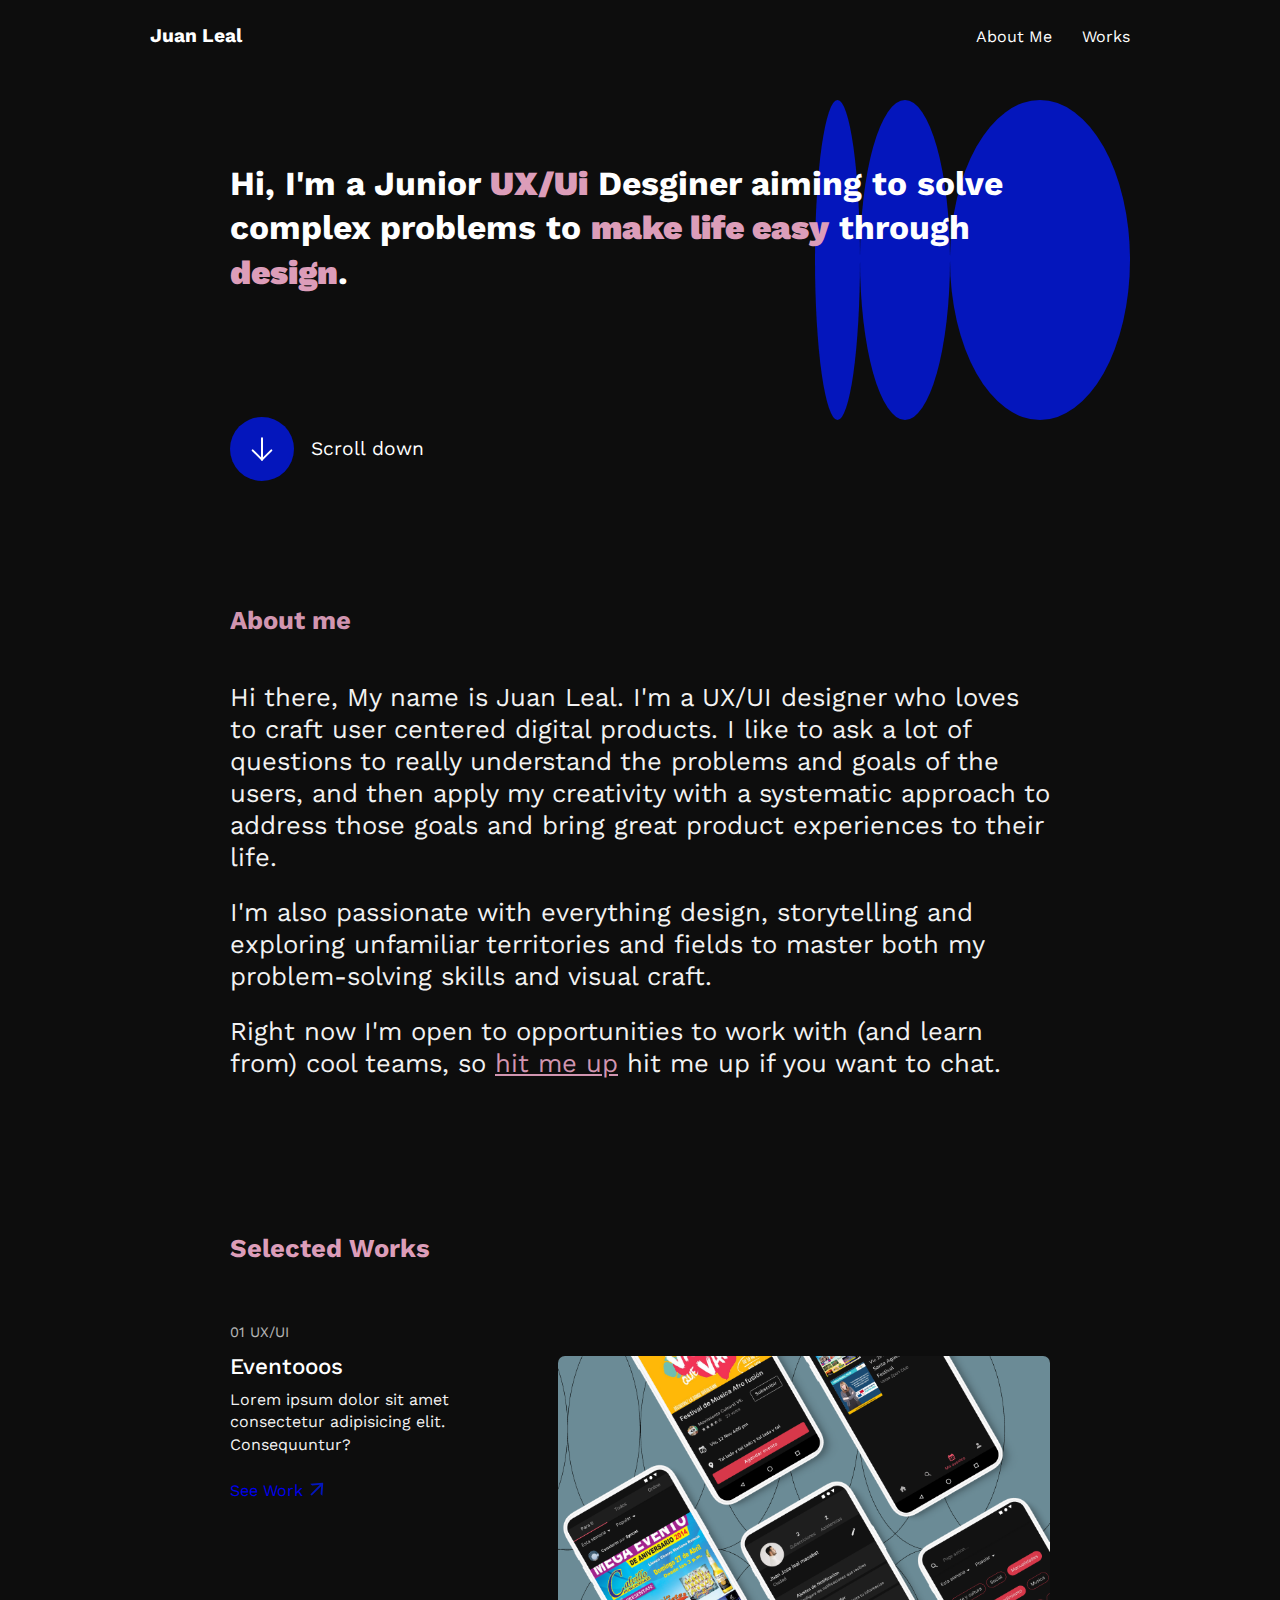
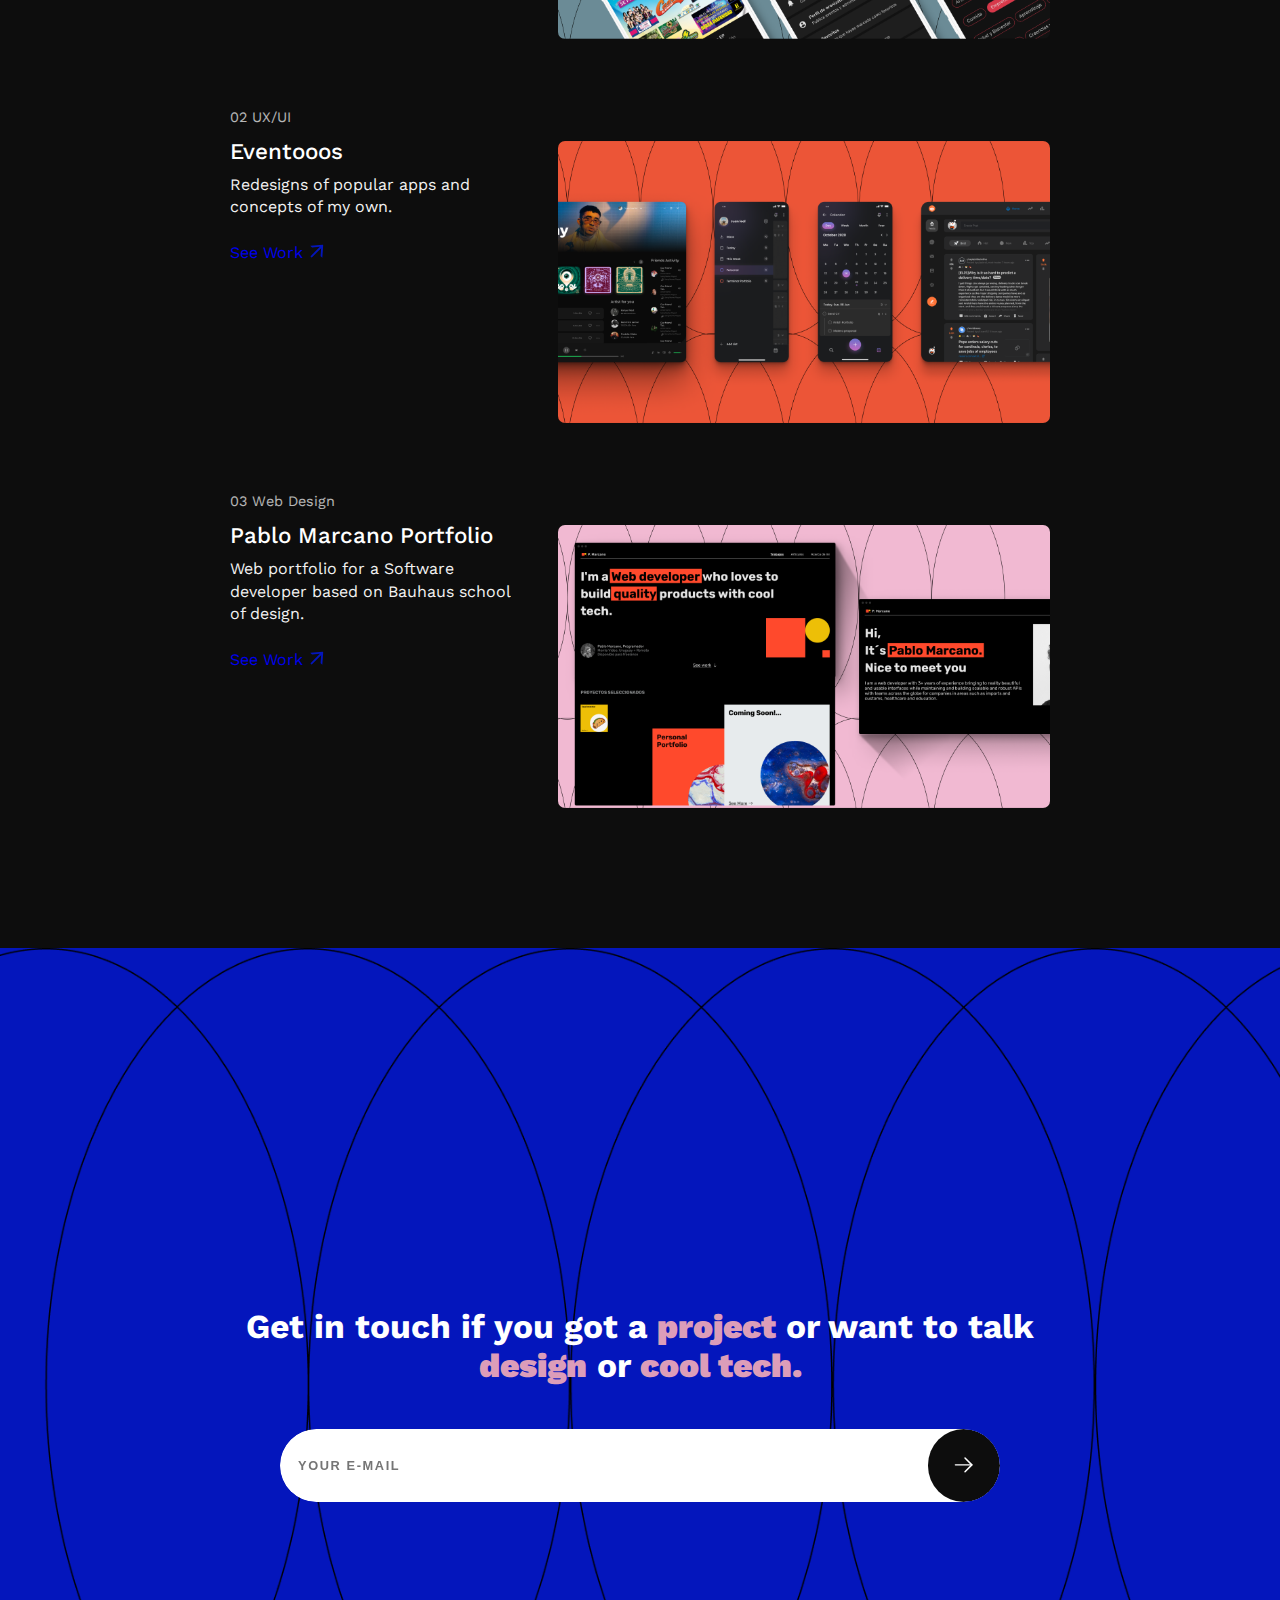
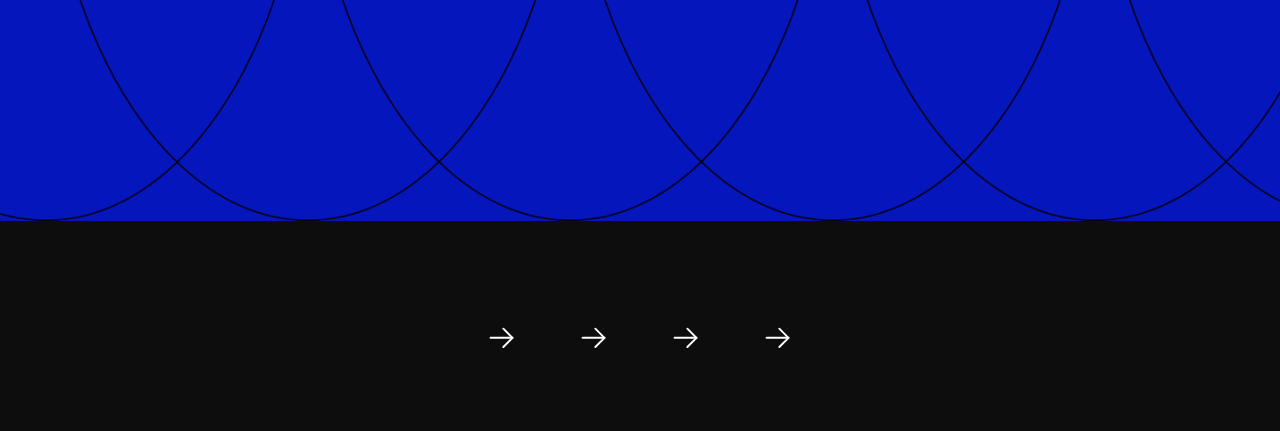
==== index.html @ a612c716 "add web page" ====
<!DOCTYPE html>
<html lang="en">
<head>
    <meta charset="UTF-8">
    <meta http-equiv="X-UA-Compatible" content="IE=edge">
    <meta name="viewport" content="width=device-width, initial-scale=1.0">
    <title>My new LP</title>
	<link rel="preconnect" href="https://fonts.googleapis.com">
	<link rel="preconnect" href="https://fonts.gstatic.com" crossorigin>
	<link href="https://fonts.googleapis.com/css2?family=Syncopate:wght@700&family=Work+Sans:wght@400;700&display=swap" rel="stylesheet">
    <link rel="stylesheet" href="css/main.css">
<body>
	<header>
		<a href="#" class="logo">Juan Leal</a>
		<nav>
			<ul class="nav-links">
				<li>
					<a href="#">About Me</a>
				</li>
				<li>
					<a href="#">Works</a>
				</li>
			</ul>
		</nav>
	</header>
	<div class="wrapper">
		<section class="hero">
			<div class="hero-img">
				<div class="circle1"></div>
				<div class="circle2"></div>
				<div class="circle3"></div>
			</div>
			<h1>Hi, I'm a Junior <strong>UX/Ui</strong> Desginer aiming to solve complex problems  to <strong>make life easy</strong> through <strong>design</strong>.
			</h1>
			<div class="scroll-down">
				<div class="scroll-down__icon">
					<svg viewBox="0 0 32 32" fill="none" xmlns="http://www.w3.org/2000/svg">
						<path d="M16 26.6666V5.33325" stroke="white" stroke-width="2" stroke-linecap="round" stroke-linejoin="round"/>
						<path d="M6.66666 17.3333L16 26.6666L25.3333 17.3333" stroke="white" stroke-width="2" stroke-linecap="round" stroke-linejoin="round"/>
						</svg>						
				</div>
				<p>Scroll down</p>
			</div>
		</section>
		<section class="about-me">
			<h2>About me</h2>
			<p>Hi there, My name is Juan Leal. I'm a UX/UI designer who loves to craft user centered digital products. I like to ask a lot of questions to really understand the problems and goals of the users, and then apply my creativity with a systematic approach to address those goals and bring great product experiences to their life.</p>
			<p>I'm  also passionate with everything design, storytelling and exploring unfamiliar territories and fields to master both my problem-solving skills and visual craft.</p>
			<p>Right now I'm open to opportunities to work with (and learn from) cool teams, so <span>hit me up</span> hit me up if you want to chat.</p>
		</section>
		<section class="selected-works">
			<h2>Selected Works</h2>
			<div class="work-card">
				<p class="title-pre">01 UX/UI</p>
				<div class="content">
					<p class="title">Eventooos</p>
					<p class="desc">Lorem ipsum dolor sit amet consectetur adipisicing elit. Consequuntur?</p>
						<a href="#" class="project-link">
							<span>See Work</span> 
							<svg class="link-icon" viewBox="0 0 24 24" fill="none" xmlns="http://www.w3.org/2000/svg">
								<path d="M5.42569 6.97385L6.76809 8.31625C6.84433 8.39248 6.95039 8.43225 7.05977 8.42563L14.8689 7.87209L5.53673 17.2042C5.46381 17.2772 5.46381 17.3965 5.53673 17.4694L6.5311 18.4638C6.60402 18.5367 6.72335 18.5367 6.79627 18.4638L16.1284 9.13163L15.5749 16.9407C15.5666 17.0485 15.6064 17.1545 15.6843 17.2324L17.0267 18.5748C17.1394 18.6875 17.3349 18.6146 17.3449 18.4555L18.1834 6.61587C18.1911 6.50879 18.1756 6.40132 18.1381 6.30074C18.1006 6.20016 18.0419 6.10881 17.966 6.0329C17.89 5.95699 17.7987 5.89829 17.6981 5.86076C17.5975 5.82324 17.4901 5.80777 17.383 5.81541L5.54502 6.65565C5.38426 6.66725 5.313 6.86115 5.42569 6.97385Z" fill="#0416BC"/>
							</svg>
						</a>
				</div>
					<img src="img/thumbnail1.png" alt="Cover for the first project" class="project-cover">
			</div>
			<div class="work-card">
				<p class="title-pre">02 UX/UI</p>
				<div class="content">
					<p class="title">Eventooos</p>
					<p class="desc">Redesigns of popular apps and concepts of my own.</p>
						<a href="#" class="project-link">
							<span>See Work</span> 
							<svg class="link-icon" viewBox="0 0 24 24" fill="none" xmlns="http://www.w3.org/2000/svg">
								<path d="M5.42569 6.97385L6.76809 8.31625C6.84433 8.39248 6.95039 8.43225 7.05977 8.42563L14.8689 7.87209L5.53673 17.2042C5.46381 17.2772 5.46381 17.3965 5.53673 17.4694L6.5311 18.4638C6.60402 18.5367 6.72335 18.5367 6.79627 18.4638L16.1284 9.13163L15.5749 16.9407C15.5666 17.0485 15.6064 17.1545 15.6843 17.2324L17.0267 18.5748C17.1394 18.6875 17.3349 18.6146 17.3449 18.4555L18.1834 6.61587C18.1911 6.50879 18.1756 6.40132 18.1381 6.30074C18.1006 6.20016 18.0419 6.10881 17.966 6.0329C17.89 5.95699 17.7987 5.89829 17.6981 5.86076C17.5975 5.82324 17.4901 5.80777 17.383 5.81541L5.54502 6.65565C5.38426 6.66725 5.313 6.86115 5.42569 6.97385Z" fill="#0416BC"/>
							</svg>
						</a>
				</div>
					<img src="img/thumbnail2.png" alt="Cover for the first project" class="project-cover">
			</div>
			<div class="work-card">
				<p class="title-pre">03 Web Design</p>
				<div class="content">
					<p class="title">Pablo Marcano Portfolio</p>
					<p class="desc">Web portfolio for a Software developer based on Bauhaus school of design.</p>
						<a href="#" class="project-link">
							<span>See Work</span> 
							<svg class="link-icon" viewBox="0 0 24 24" fill="none" xmlns="http://www.w3.org/2000/svg">
								<path d="M5.42569 6.97385L6.76809 8.31625C6.84433 8.39248 6.95039 8.43225 7.05977 8.42563L14.8689 7.87209L5.53673 17.2042C5.46381 17.2772 5.46381 17.3965 5.53673 17.4694L6.5311 18.4638C6.60402 18.5367 6.72335 18.5367 6.79627 18.4638L16.1284 9.13163L15.5749 16.9407C15.5666 17.0485 15.6064 17.1545 15.6843 17.2324L17.0267 18.5748C17.1394 18.6875 17.3349 18.6146 17.3449 18.4555L18.1834 6.61587C18.1911 6.50879 18.1756 6.40132 18.1381 6.30074C18.1006 6.20016 18.0419 6.10881 17.966 6.0329C17.89 5.95699 17.7987 5.89829 17.6981 5.86076C17.5975 5.82324 17.4901 5.80777 17.383 5.81541L5.54502 6.65565C5.38426 6.66725 5.313 6.86115 5.42569 6.97385Z" fill="#0416BC"/>
							</svg>
						</a>
				</div> 
					<img src="img/thumbnail3.png" alt="Cover for the first project" class="project-cover">
			</div>
		</section>
	</div>
	<section class="contact-form">
		<h2 class="Say-Hello">Get in touch if you got a <strong>project</strong> or want to talk <strong>design</strong> or <strong>cool tech.</strong></h2>
		<form action="javascript:void();" class="form">
			<input type="email" class="form-input" placeholder="Your E-Mail" />
			<button type="submit" class="form-button">
				<svg class="but-icon" viewBox="0 0 33 33" fill="none" xmlns="http://www.w3.org/2000/svg">
					<path d="M27.3137 16.3137H4.68629" stroke="white" stroke-width="2" stroke-linecap="round" stroke-linejoin="round"/>
					<path d="M17.8856 6.88562L27.3137 16.3137L17.8856 25.7418" stroke="white" stroke-width="2" stroke-linecap="round" stroke-linejoin="round"/>
					</svg>									
				</button>
			</form>
		</section>
		<footer>
			<ul class="rrss-links">
				<li>
					<a href="#">
						<svg class="but-icon" viewBox="0 0 33 33" fill="none" xmlns="http://www.w3.org/2000/svg">
							<path d="M27.3137 16.3137H4.68629" stroke="white" stroke-width="2" stroke-linecap="round" stroke-linejoin="round"/>
							<path d="M17.8856 6.88562L27.3137 16.3137L17.8856 25.7418" stroke="white" stroke-width="2" stroke-linecap="round" stroke-linejoin="round"/>
							</svg>	
					</a>								
				</li>
				<li>
					<a href="#">
						<svg class="but-icon" viewBox="0 0 33 33" fill="none" xmlns="http://www.w3.org/2000/svg">
							<path d="M27.3137 16.3137H4.68629" stroke="white" stroke-width="2" stroke-linecap="round" stroke-linejoin="round"/>
							<path d="M17.8856 6.88562L27.3137 16.3137L17.8856 25.7418" stroke="white" stroke-width="2" stroke-linecap="round" stroke-linejoin="round"/>
							</svg>	
					</a>								
				</li>
				<li>
					<a href="#">
						<svg class="but-icon" viewBox="0 0 33 33" fill="none" xmlns="http://www.w3.org/2000/svg">
							<path d="M27.3137 16.3137H4.68629" stroke="white" stroke-width="2" stroke-linecap="round" stroke-linejoin="round"/>
							<path d="M17.8856 6.88562L27.3137 16.3137L17.8856 25.7418" stroke="white" stroke-width="2" stroke-linecap="round" stroke-linejoin="round"/>
							</svg>	
					</a>								
				</li>
				<li>
					<a href="#">
						<svg class="but-icon" viewBox="0 0 33 33" fill="none" xmlns="http://www.w3.org/2000/svg">
							<path d="M27.3137 16.3137H4.68629" stroke="white" stroke-width="2" stroke-linecap="round" stroke-linejoin="round"/>
							<path d="M17.8856 6.88562L27.3137 16.3137L17.8856 25.7418" stroke="white" stroke-width="2" stroke-linecap="round" stroke-linejoin="round"/>
							</svg>	
					</a>								
				</li>
		</ul>
	</footer>
</body>
</html>

<!-- width="46" height="46" -->
---- css/main.css ----
*:focus {
  outline: none;
}

body {
  font-size: 10px;
  background: #0D0D0D;
  font-family: work sans, ubuntu;
  color: #FFFFFF;
  margin: 0;
}

a {
  text-decoration: none;
  font-size: 1.3rem;
}

header {
  -webkit-box-sizing: border-box;
          box-sizing: border-box;
  position: fixed;
  display: -webkit-box;
  display: -ms-flexbox;
  display: flex;
  width: 100%;
  padding: 3em 2em 2em;
  top: 0;
  -webkit-box-pack: justify;
      -ms-flex-pack: justify;
          justify-content: space-between;
  background: #0D0D0D;
  z-index: 999;
}

header .nav-links {
  display: -webkit-box;
  display: -ms-flexbox;
  display: flex;
  gap: 1.6em;
  list-style-type: none;
  padding: 0.3em 0;
  margin: 0;
  height: 100%;
  width: 100%;
}

header .nav-links a {
  color: white;
  padding: 0 0 0 .9em;
  font-size: .9rem;
}

header .nav-links a:hover {
  background: none;
  text-decoration: underline;
}

.wrapper {
  padding: 7em 2.1em 0;
}

.hero-img {
  display: -webkit-box;
  display: -ms-flexbox;
  display: flex;
  position: absolute;
  right: 2.1em;
  top: 18em;
  z-index: -1;
  padding: 0;
}

.hero-img .circle1 {
  background-color: #0416BC;
  content: "";
  border-radius: 100%;
  width: 50px;
  height: 366px;
  -ms-flex-line-pack: end;
      align-content: flex-end;
}

.hero-img .circle2 {
  background-color: #0416BC;
  content: "";
  border-radius: 100%;
  width: 90px;
  height: 366px;
  -ms-flex-line-pack: end;
      align-content: flex-end;
}

.hero-img .circle3 {
  background-color: #0416BC;
  content: "";
  border-radius: 100%;
  width: 110px;
  height: 366px;
  -ms-flex-line-pack: end;
      align-content: flex-end;
}

.logo {
  color: white;
  font-weight: bold;
  font-size: 1.2rem;
}

h1 {
  font-family: syncopate, work sans;
  font-size: 2.4rem;
  margin-top: 2.1em;
  line-height: 3rem;
  margin-bottom: 0em;
}

h1 strong {
  color: #DC9DB9;
}

h2 {
  font-family: syncopate, work sans;
  font-size: 1.5rem;
  color: #DC9DB9;
  margin: 1.4em 0;
}

.scroll-down {
  display: -webkit-box;
  display: -ms-flexbox;
  display: flex;
  -webkit-box-align: center;
      -ms-flex-align: center;
          align-items: center;
  margin-top: 6em;
}

.scroll-down .scroll-down__icon {
  background-color: #0416BC;
  content: "";
  border-radius: 100%;
  width: 56px;
  height: 56px;
  display: -webkit-flexbox;
  display: -ms-flexbox;
  display: -webkit-box;
  display: flex;
  -webkit-flex-align: center;
  -ms-flex-align: center;
  -webkit-box-align: center;
          align-items: center;
  -webkit-box-pack: center;
      -ms-flex-pack: center;
          justify-content: center;
}

.scroll-down .scroll-down__icon svg {
  width: 2rem;
}

.scroll-down p {
  font-size: 1.2rem;
  margin-left: .9em;
}

section.about-me {
  margin-top: 7.2em;
}

section.about-me p {
  font-size: 1.2rem;
  line-height: 1.6rem;
  margin: .9em 0;
}

section.about-me p span {
  color: #DC9DB9;
  text-decoration: underline;
}

.selected-works h2 {
  margin-top: 3em;
  margin-bottom: 1.4em;
}

div.work-card {
  display: -ms-grid;
  display: grid;
  gap: 1.2em;
  -ms-grid-columns: 1fr 2fr;
      grid-template-columns: 1fr 2fr;
      grid-template-areas: 'title-pre title-pre' 'project-img project-img' 'content content';
  -webkit-box-pack: center;
      -ms-flex-pack: center;
          justify-content: center;
  margin-bottom: 3em;
}

div.work-card .title-pre {
  -ms-grid-row: 1;
  -ms-grid-column: 1;
  -ms-grid-column-span: 2;
  grid-area: title-pre;
  margin: 0;
  font-size: .7rem;
}

div.work-card .content {
  -ms-grid-row: 3;
  -ms-grid-column: 1;
  -ms-grid-column-span: 2;
  grid-area: content;
}

div.work-card .content p.title {
  font-size: 1rem;
  font-weight: 500;
  margin: 0;
}

div.work-card .content p.desc {
  font-size: .8rem;
  margin: .4em 0;
  line-height: 1.2rem;
}

div.work-card .content a.project-link {
  display: -webkit-box;
  display: -ms-flexbox;
  display: flex;
  -webkit-box-align: center;
      -ms-flex-align: center;
          align-items: center;
  justify-items: center;
  margin-top: .6em;
  gap: .1em;
}

div.work-card .content a.project-link span {
  font-size: .8rem;
}

div.work-card .content a.project-link svg.link-icon {
  width: 24px;
  height: 24px;
  padding-bottom: 0.1em;
}

div.work-card .content a.project-link :hover {
  text-decoration: underline;
}

div.work-card .project-cover {
  -ms-grid-row: 2;
  -ms-grid-column: 1;
  -ms-grid-column-span: 2;
  grid-area: project-img;
  max-width: 100%;
  max-height: 100%;
  border-radius: 7px;
  background-size: cover;
}

.contact-form {
  min-height: 40vh;
  display: -webkit-box;
  display: -ms-flexbox;
  display: flex;
  margin-top: 4em;
  -webkit-box-orient: vertical;
  -webkit-box-direction: normal;
      -ms-flex-direction: column;
          flex-direction: column;
  -webkit-box-pack: center;
      -ms-flex-pack: center;
          justify-content: center;
  -webkit-box-align: center;
      -ms-flex-align: center;
          align-items: center;
  background-color: #0416BC;
  background-image: url("../img/background.png");
  background-size: cover;
}

.contact-form h2 {
  text-align: center;
  color: #fff;
  max-width: 340px;
  margin: 1.2em 0;
}

.contact-form h2 strong {
  color: #DC9DB9;
}

.contact-form .form {
  display: -webkit-box;
  display: -ms-flexbox;
  display: flex;
  -webkit-box-orient: vertical;
  -webkit-box-direction: normal;
      -ms-flex-direction: column;
          flex-direction: column;
  border-radius: 24px;
  overflow: hidden;
  width: 60%;
}

.contact-form .form .form-input, .contact-form .form .form-button {
  border: none;
}

.contact-form .form .form-input {
  padding: 16px 16px;
  text-transform: uppercase;
  font-weight: bold;
  font-size: .7rem;
  letter-spacing: .1rem;
}

.contact-form .form .form-button {
  background: #0D0D0D;
}

.contact-form .form svg {
  width: 24px;
  height: 24px;
  padding: 4px 4px;
}

.rrss-links {
  display: -webkit-box;
  display: -ms-flexbox;
  display: flex;
  gap: 5em;
  list-style-type: none;
  padding: .8em 0  0;
  margin: 0;
  height: 100%;
  width: 100%;
  min-height: 10vh;
  -webkit-box-pack: center;
      -ms-flex-pack: center;
          justify-content: center;
  -webkit-box-align: center;
      -ms-flex-align: center;
          align-items: center;
}

.rrss-links svg {
  height: 24px;
}

@media only screen and (min-width: 920px) {
  body {
    font-size: 10px;
    background: #0D0D0D;
    font-family: work sans, ubuntu;
    color: #FFFFFF;
    margin: 0;
    padding: 2.1em 0 0;
  }
  header {
    -webkit-box-sizing: border-box;
            box-sizing: border-box;
    position: fixed;
    display: -webkit-box;
    display: -ms-flexbox;
    display: flex;
    width: 100%;
    padding: 2.4em 15em;
    top: 0;
    -webkit-box-pack: justify;
        -ms-flex-pack: justify;
            justify-content: space-between;
    background: #0D0D0D;
  }
  header .nav-links {
    display: -webkit-box;
    display: -ms-flexbox;
    display: flex;
    list-style-type: none;
    padding: 0.3em 0;
    margin: 0;
    height: 100%;
    width: 100%;
  }
  header .nav-links a {
    color: white;
    padding: 0 0 0 .9em;
    font-size: 1rem;
  }
  header .nav-links a:hover {
    background: none;
    text-decoration: underline;
  }
  .hero-img {
    right: 15em;
    top: 10em;
  }
  .hero-img .circle1 {
    width: 45px;
    height: 320px;
  }
  .hero-img .circle2 {
    width: 90px;
    height: 320px;
  }
  .hero-img .circle3 {
    width: 180px;
    height: 320px;
  }
  h1 {
    font-size: 2.1rem;
    margin-top: 2.1em;
    line-height: 2.8rem;
    margin-bottom: 3.6em;
  }
  .scroll-down .scroll-down__icon {
    width: 64px;
    height: 64px;
  }
  h2 {
    font-size: 1.6rem;
    margin-bottom: 1.8em;
  }
  section.about-me {
    margin-top: 12.4em;
    opacity: 95%;
  }
  section.about-me p {
    font-size: 1.6rem;
    line-height: 2rem;
    margin: .9em 0;
  }
  section.about-me p span {
    color: #DC9DB9;
    text-decoration: underline;
  }
  .selected-works h2 {
    margin-top: 6em;
    margin-bottom: 2.4em;
  }
  div.work-card {
    display: -ms-grid;
    display: grid;
    gap: 1.6em;
    -ms-grid-columns: 1fr 60%;
        grid-template-columns: 1fr 60%;
        grid-template-areas: 'title-pre title-pre' 'content project-img';
    -webkit-box-pack: center;
        -ms-flex-pack: center;
            justify-content: center;
    margin-bottom: 7em;
  }
  div.work-card .title-pre {
    -ms-grid-row: 1;
    -ms-grid-column: 1;
    -ms-grid-column-span: 2;
    grid-area: title-pre;
    font-size: .9rem;
    opacity: 70%;
  }
  div.work-card .content {
    -ms-grid-row: 2;
    -ms-grid-column: 1;
    grid-area: content;
  }
  div.work-card .content p.title {
    font-size: 1.4rem;
    font-weight: 500;
    line-height: .9em;
    margin: 0;
  }
  div.work-card .content p.desc {
    font-size: 1rem;
    margin: .8em 0;
    line-height: 1.4rem;
    padding-right: 1.6em;
    opacity: 95%;
  }
  div.work-card .content a.project-link {
    display: -webkit-box;
    display: -ms-flexbox;
    display: flex;
    -webkit-box-align: center;
        -ms-flex-align: center;
            align-items: center;
    justify-items: center;
    gap: .1em;
    margin-top: 1em;
  }
  div.work-card .content a.project-link span {
    font-size: 1rem;
  }
  div.work-card .content a.project-link svg.link-icon {
    width: 24px;
    height: 24px;
    padding-bottom: 0.1em;
  }
  div.work-card .content a.project-link :hover {
    text-decoration: underline;
  }
  div.work-card .project-cover {
    -ms-grid-row: 2;
    -ms-grid-column: 2;
    grid-area: project-img;
    border-radius: 7px;
    background-size: cover;
  }
  .contact-form {
    min-width: 100vh;
    min-height: 97vh;
    margin-top: 14em;
  }
  .contact-form .form {
    max-width: 820px;
    margin: .4em auto 0;
    width: 80vh;
    display: -webkit-box;
    display: -ms-flexbox;
    display: flex;
    -webkit-box-orient: horizontal;
    -webkit-box-direction: normal;
        -ms-flex-direction: row;
            flex-direction: row;
    background: #fff;
    border-radius: 50em;
    overflow: hidden;
    border: 0;
    -webkit-transform: translateZ(0);
    -webkit-mask-image: -webkit-radial-gradient(circle, white 100%, black 100%);
  }
  .contact-form .form .form-input {
    border: 0;
    padding: 16px 18px;
    text-transform: uppercase;
    font-weight: bold;
    font-size: .8rem;
    letter-spacing: .1rem;
    -webkit-box-flex: 1;
        -ms-flex: 1 1;
            flex: 1 1;
  }
  .contact-form .form .form-input:focus::-webkit-input-placeholder {
    color: #0D0D0D;
  }
  .contact-form .form .form-input:focus:-ms-input-placeholder {
    color: #0D0D0D;
  }
  .contact-form .form .form-input:focus::-ms-input-placeholder {
    color: #0D0D0D;
  }
  .contact-form .form .form-input:focus::placeholder {
    color: #0D0D0D;
  }
  .contact-form .form button.form-button {
    background: #0D0D0D;
    padding: 1.5em 1.5em 1.3em 1.5em;
    border: none;
    border-radius: 100%;
    margin-left: auto;
  }
  .contact-form .form button.form-button svg {
    width: 24px;
    height: 24px;
  }
  .contact-form .form button.form-button:hover {
    -webkit-transform: scale(0.95);
            transform: scale(0.95);
    -webkit-transition: 200ms;
    transition: 200ms;
  }
  .contact-form .form button.form-button:active {
    -webkit-transform: scale(0.85);
            transform: scale(0.85);
    -webkit-transition: 200ms;
    transition: 200ms;
  }
  .contact-form h2 {
    max-width: 810px;
    font-size: 2.1rem;
  }
  .wrapper {
    width: 820px;
    margin: 0 auto;
  }
  .rrss-links {
    display: -webkit-box;
    display: -ms-flexbox;
    display: flex;
    list-style-type: none;
    padding: 0;
    margin: 0;
    height: 100%;
    width: 100%;
    min-height: 20vh;
    -webkit-box-pack: center;
        -ms-flex-pack: center;
            justify-content: center;
    -webkit-box-align: center;
        -ms-flex-align: center;
            align-items: center;
    gap: 6em;
    margin-top: 3em;
  }
  .rrss-links svg {
    height: 32px;
  }
}
/*# sourceMappingURL=main.css.map */
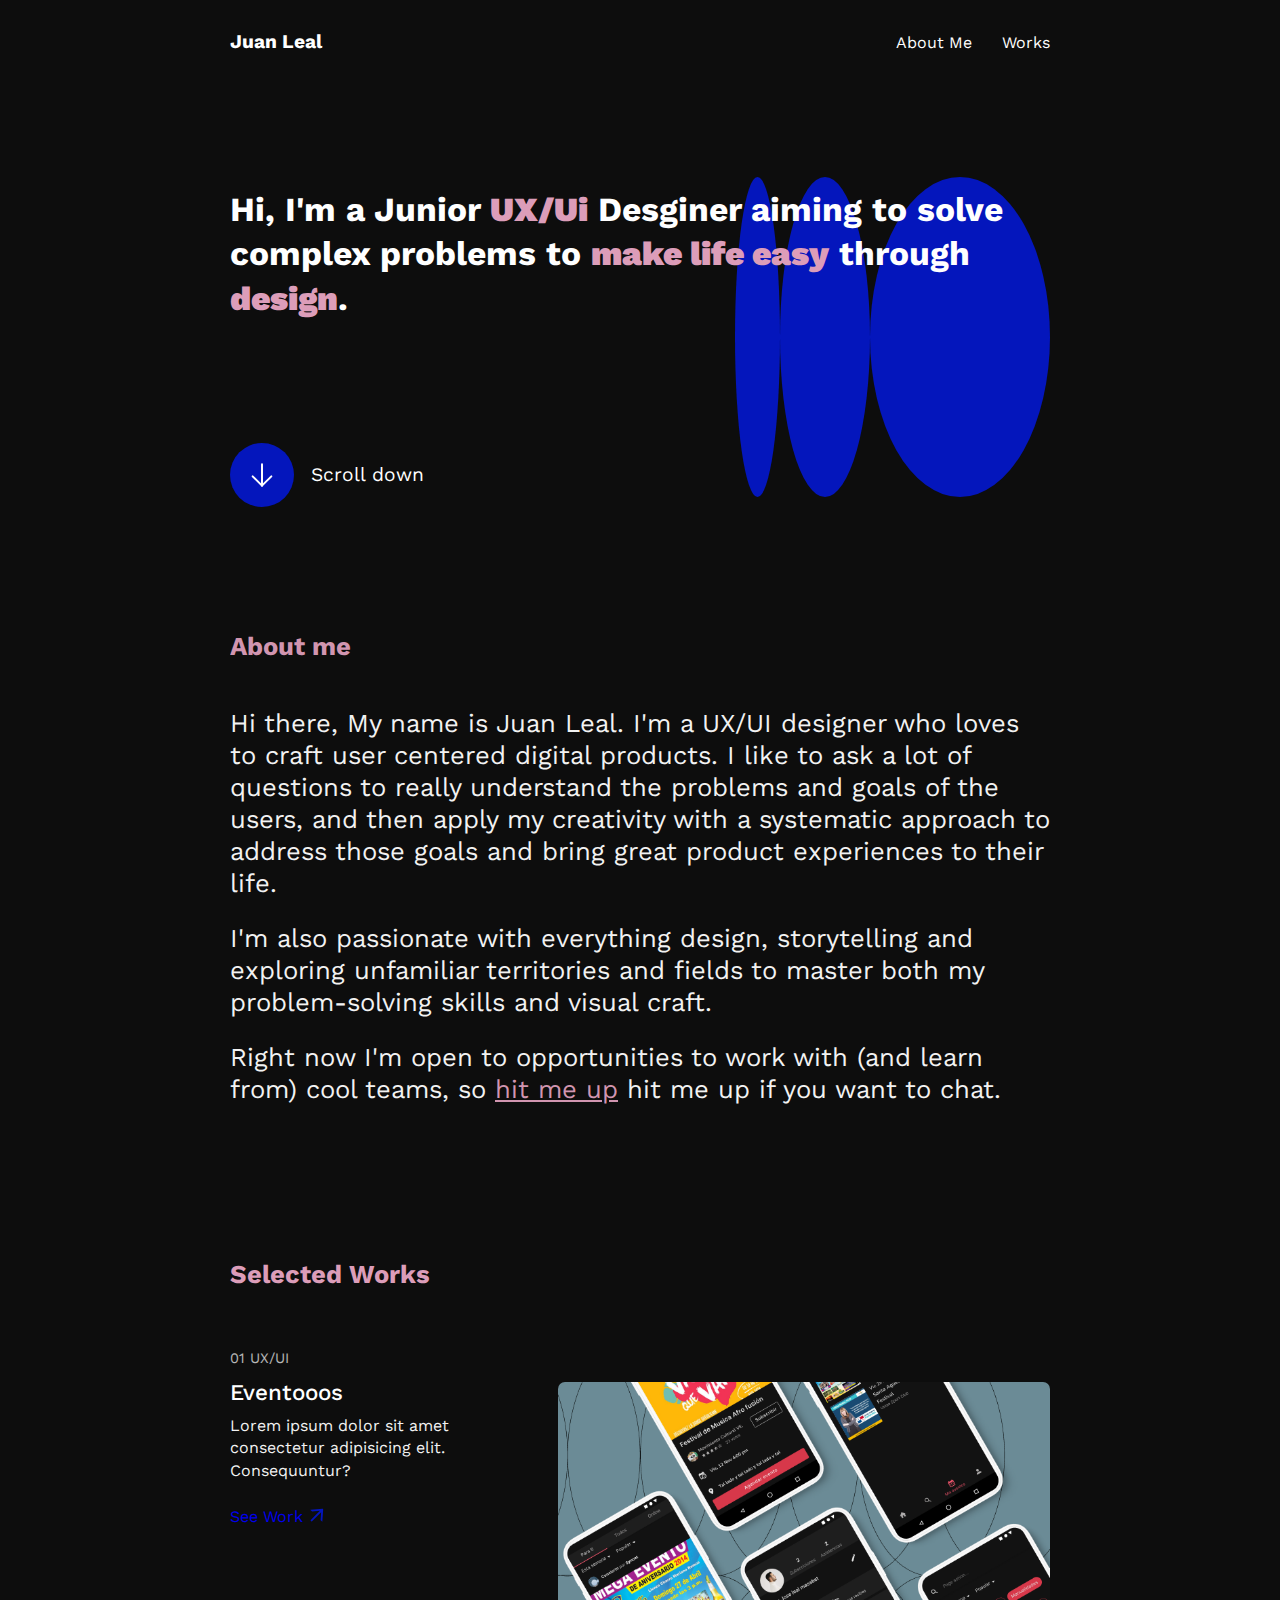
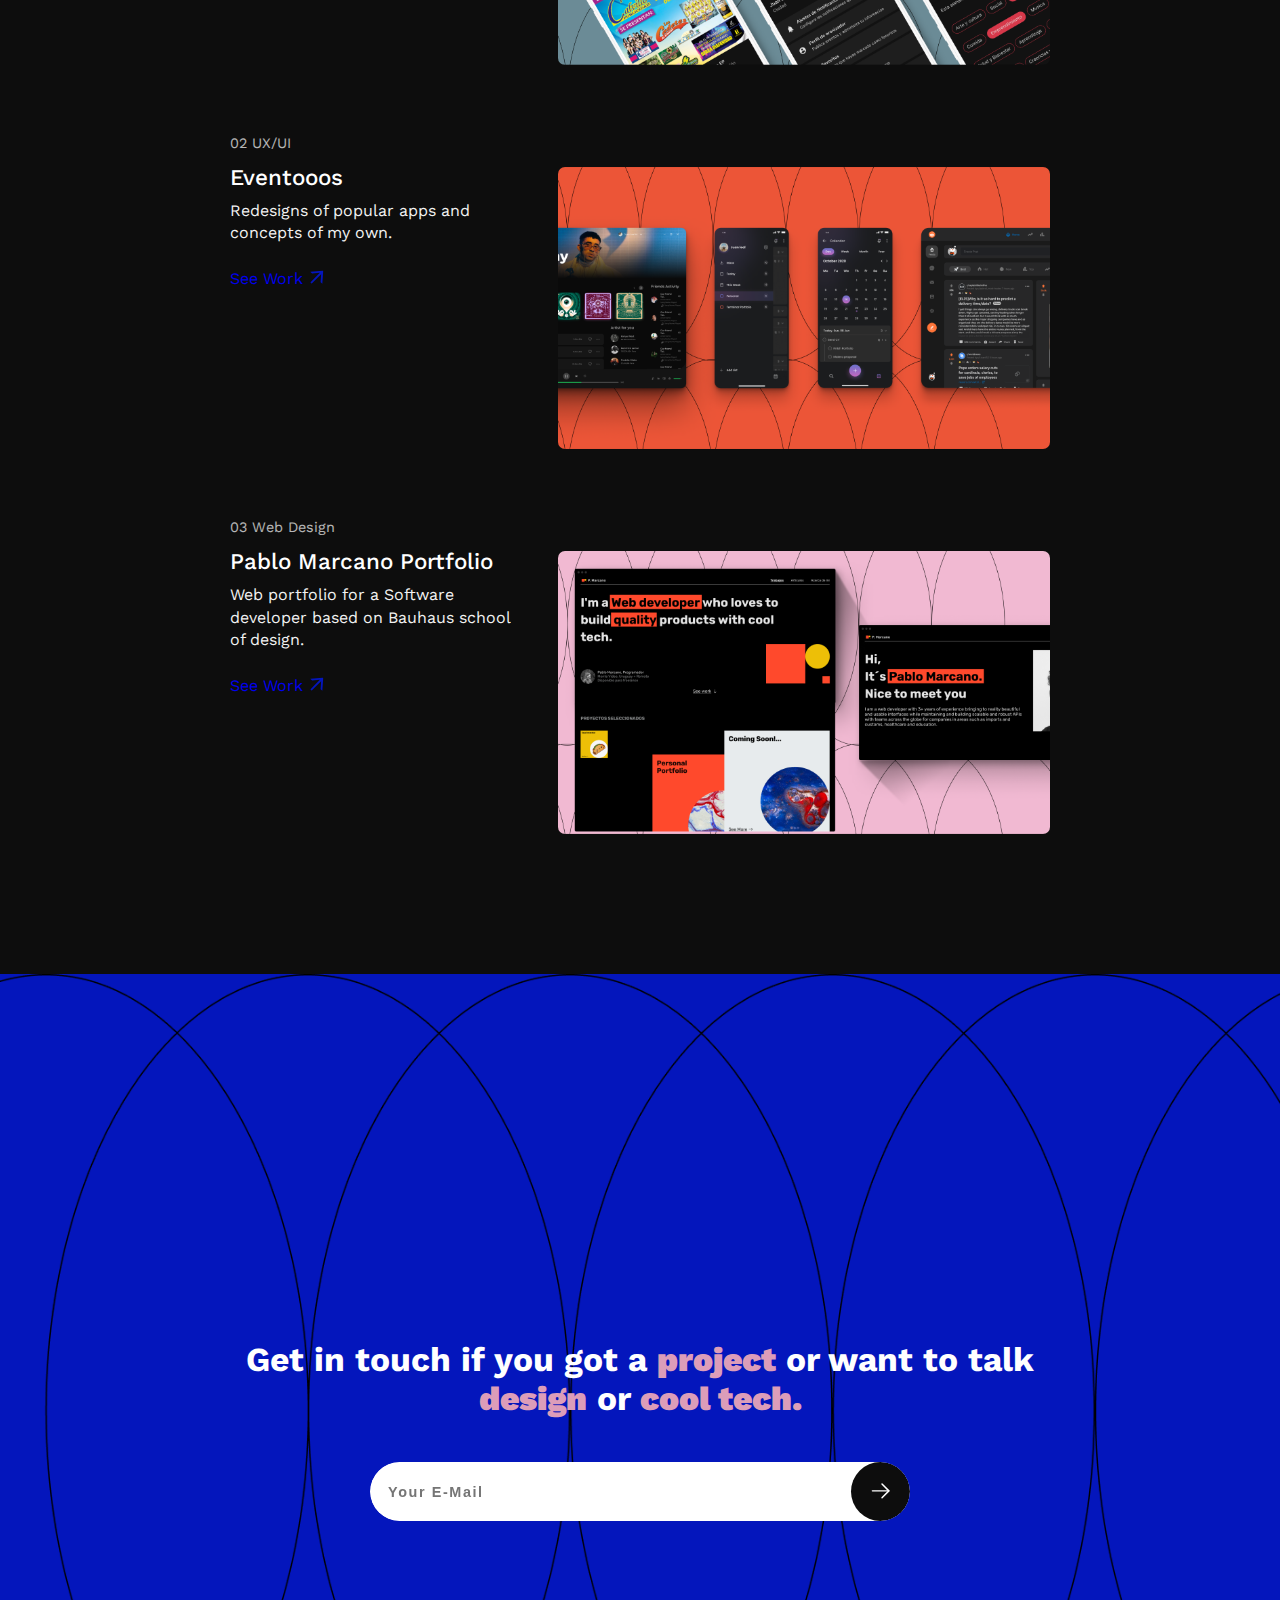
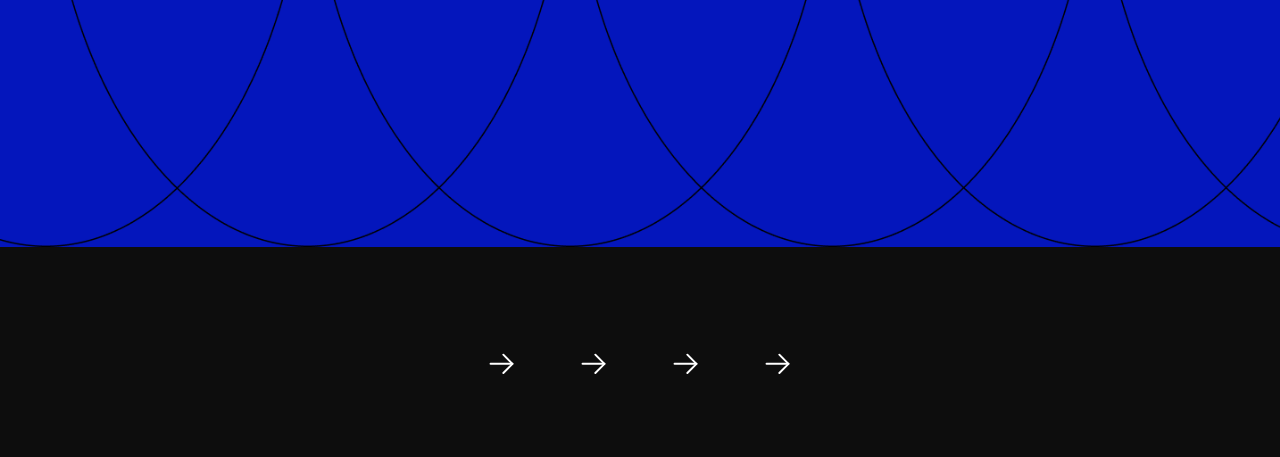
==== commit 3d018ea9: "Arreglo de errores de sizing en nav y hero-img" ====
--- a/index.html
+++ b/index.html
@@ -11,24 +11,28 @@
     <link rel="stylesheet" href="css/main.css">
 <body>
 	<header>
-		<a href="#" class="logo">Juan Leal</a>
-		<nav>
-			<ul class="nav-links">
-				<li>
-					<a href="#">About Me</a>
-				</li>
-				<li>
-					<a href="#">Works</a>
-				</li>
-			</ul>
-		</nav>
+		<div class="nav-content">
+			<a href="#" class="logo">Juan Leal</a>
+			<nav>
+				<ul class="nav-links">
+					<li>
+						<a href="#">About Me</a>
+					</li>
+					<li>
+						<a href="#">Works</a>
+					</li>
+				</ul>
+			</nav>
+		</div>
 	</header>
 	<div class="wrapper">
 		<section class="hero">
-			<div class="hero-img">
-				<div class="circle1"></div>
-				<div class="circle2"></div>
-				<div class="circle3"></div>
+			<div class="hero-image__container">
+				<div class="hero-img">
+					<div class="circle1"></div>
+					<div class="circle2"></div>
+					<div class="circle3"></div>
+			</div>
 			</div>
 			<h1>Hi, I'm a Junior <strong>UX/Ui</strong> Desginer aiming to solve complex problems  to <strong>make life easy</strong> through <strong>design</strong>.
 			</h1>
--- a/css/main.css
+++ b/css/main.css
@@ -18,18 +18,24 @@
 header {
   -webkit-box-sizing: border-box;
           box-sizing: border-box;
-  position: fixed;
-  display: -webkit-box;
-  display: -ms-flexbox;
-  display: flex;
+  position: -webkit-sticky;
+  position: sticky;
   width: 100%;
   padding: 3em 2em 2em;
   top: 0;
+  background: #0D0D0D;
+  z-index: 999;
+}
+
+header .nav-content {
+  display: -webkit-box;
+  display: -ms-flexbox;
+  display: flex;
   -webkit-box-pack: justify;
       -ms-flex-pack: justify;
           justify-content: space-between;
-  background: #0D0D0D;
-  z-index: 999;
+  margin: 0 auto;
+  max-width: 820px;
 }
 
 header .nav-links {
@@ -56,7 +62,16 @@
 }
 
 .wrapper {
-  padding: 7em 2.1em 0;
+  padding: 0 2.1em 0;
+}
+
+.hero-image__container {
+  display: -webkit-box;
+  display: -ms-flexbox;
+  display: flex;
+  -webkit-box-pack: end;
+      -ms-flex-pack: end;
+          justify-content: end;
 }
 
 .hero-img {
@@ -64,10 +79,8 @@
   display: -ms-flexbox;
   display: flex;
   position: absolute;
-  right: 2.1em;
-  top: 18em;
   z-index: -1;
-  padding: 0;
+  padding: 6em 0 0;
 }
 
 .hero-img .circle1 {
@@ -109,7 +122,7 @@
 h1 {
   font-family: syncopate, work sans;
   font-size: 2.4rem;
-  margin-top: 2.1em;
+  margin-top: 1.6em;
   line-height: 3rem;
   margin-bottom: 0em;
 }
@@ -132,7 +145,7 @@
   -webkit-box-align: center;
       -ms-flex-align: center;
           align-items: center;
-  margin-top: 6em;
+  margin-top: 3.2em;
 }
 
 .scroll-down .scroll-down__icon {
@@ -314,7 +327,6 @@
 
 .contact-form .form .form-input {
   padding: 16px 16px;
-  text-transform: uppercase;
   font-weight: bold;
   font-size: .7rem;
   letter-spacing: .1rem;
@@ -360,21 +372,14 @@
     font-family: work sans, ubuntu;
     color: #FFFFFF;
     margin: 0;
-    padding: 2.1em 0 0;
+    padding: 0 0 0;
   }
   header {
     -webkit-box-sizing: border-box;
             box-sizing: border-box;
-    position: fixed;
-    display: -webkit-box;
-    display: -ms-flexbox;
-    display: flex;
     width: 100%;
-    padding: 2.4em 15em;
+    padding: 2.1 0 0;
     top: 0;
-    -webkit-box-pack: justify;
-        -ms-flex-pack: justify;
-            justify-content: space-between;
     background: #0D0D0D;
   }
   header .nav-links {
@@ -396,9 +401,8 @@
     background: none;
     text-decoration: underline;
   }
-  .hero-img {
-    right: 15em;
-    top: 10em;
+  .hero-image__container {
+    margin-top: 4.2em;
   }
   .hero-img .circle1 {
     width: 45px;
@@ -519,7 +523,7 @@
   .contact-form .form {
     max-width: 820px;
     margin: .4em auto 0;
-    width: 80vh;
+    width: 60vh;
     display: -webkit-box;
     display: -ms-flexbox;
     display: flex;
@@ -537,9 +541,8 @@
   .contact-form .form .form-input {
     border: 0;
     padding: 16px 18px;
-    text-transform: uppercase;
     font-weight: bold;
-    font-size: .8rem;
+    font-size: .9rem;
     letter-spacing: .1rem;
     -webkit-box-flex: 1;
         -ms-flex: 1 1;
@@ -559,7 +562,7 @@
   }
   .contact-form .form button.form-button {
     background: #0D0D0D;
-    padding: 1.5em 1.5em 1.3em 1.5em;
+    padding: 1em 1em 0.8em 1em;
     border: none;
     border-radius: 100%;
     margin-left: auto;
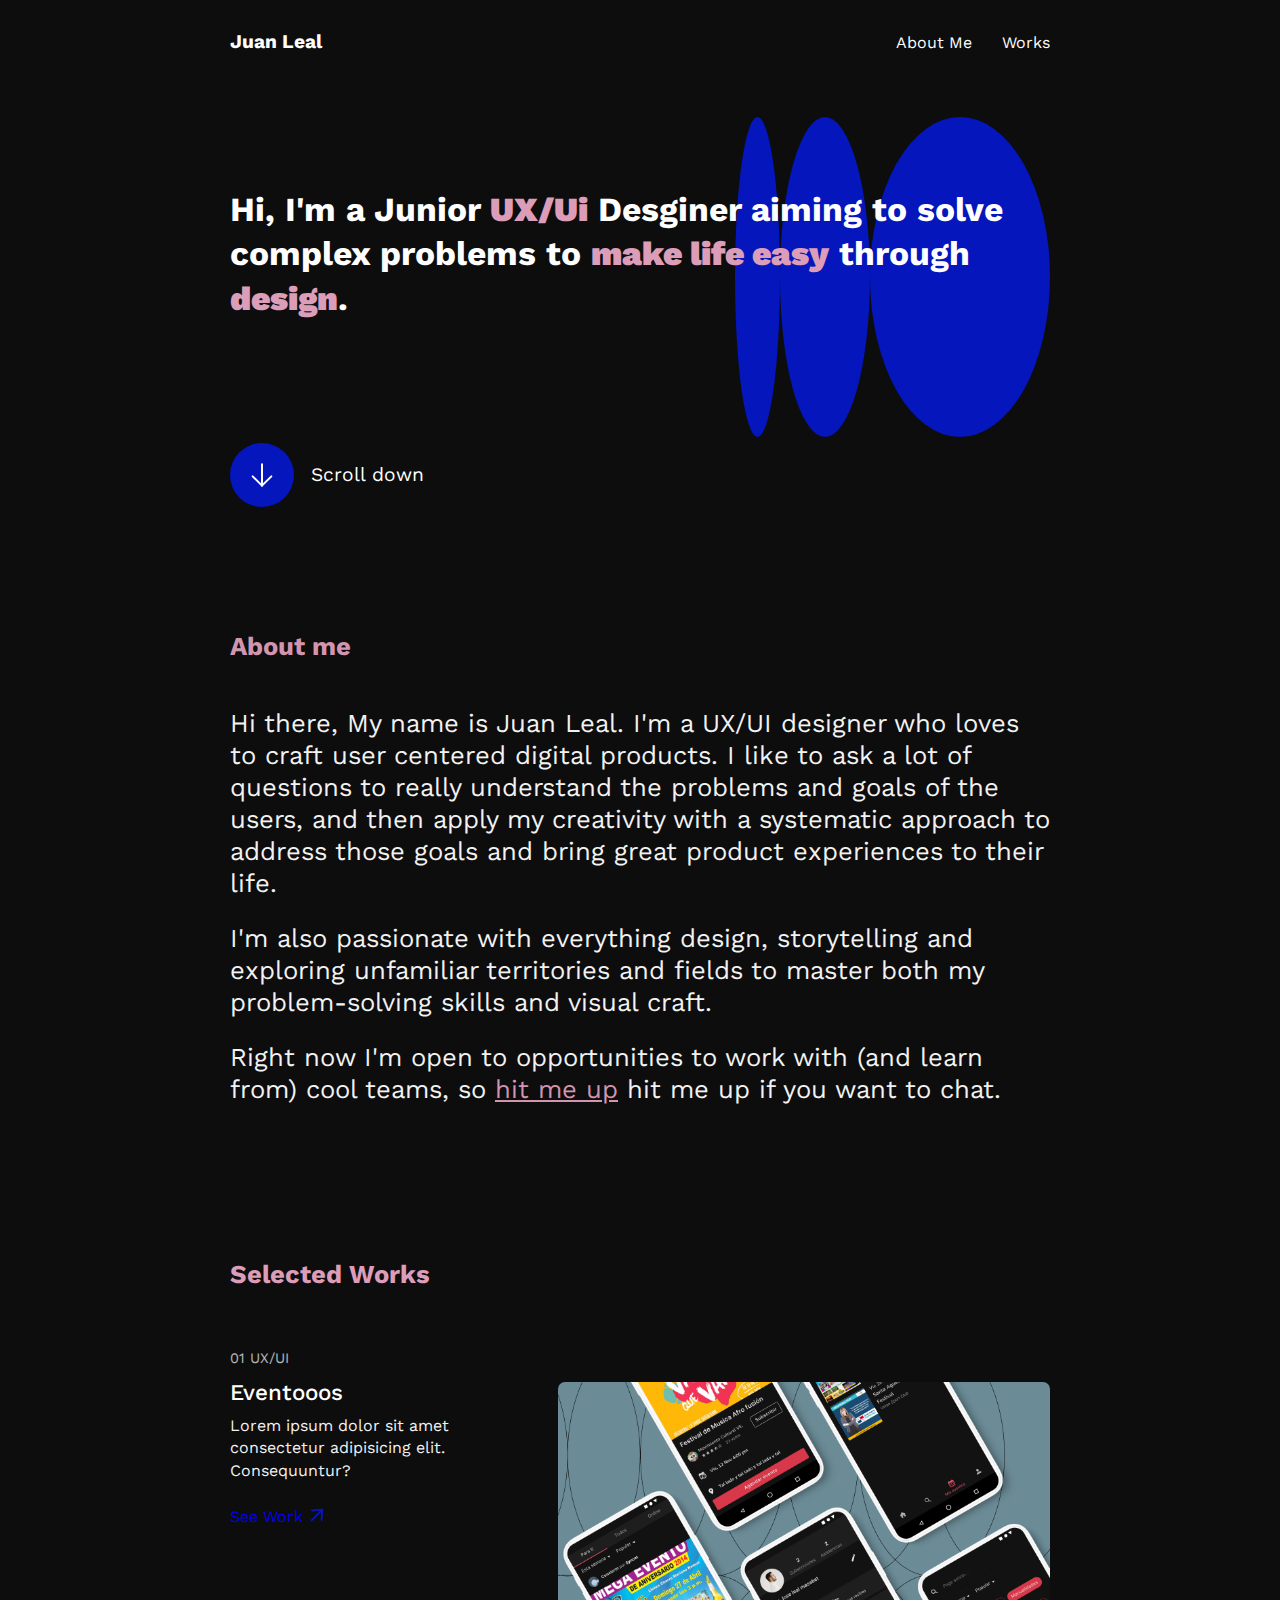
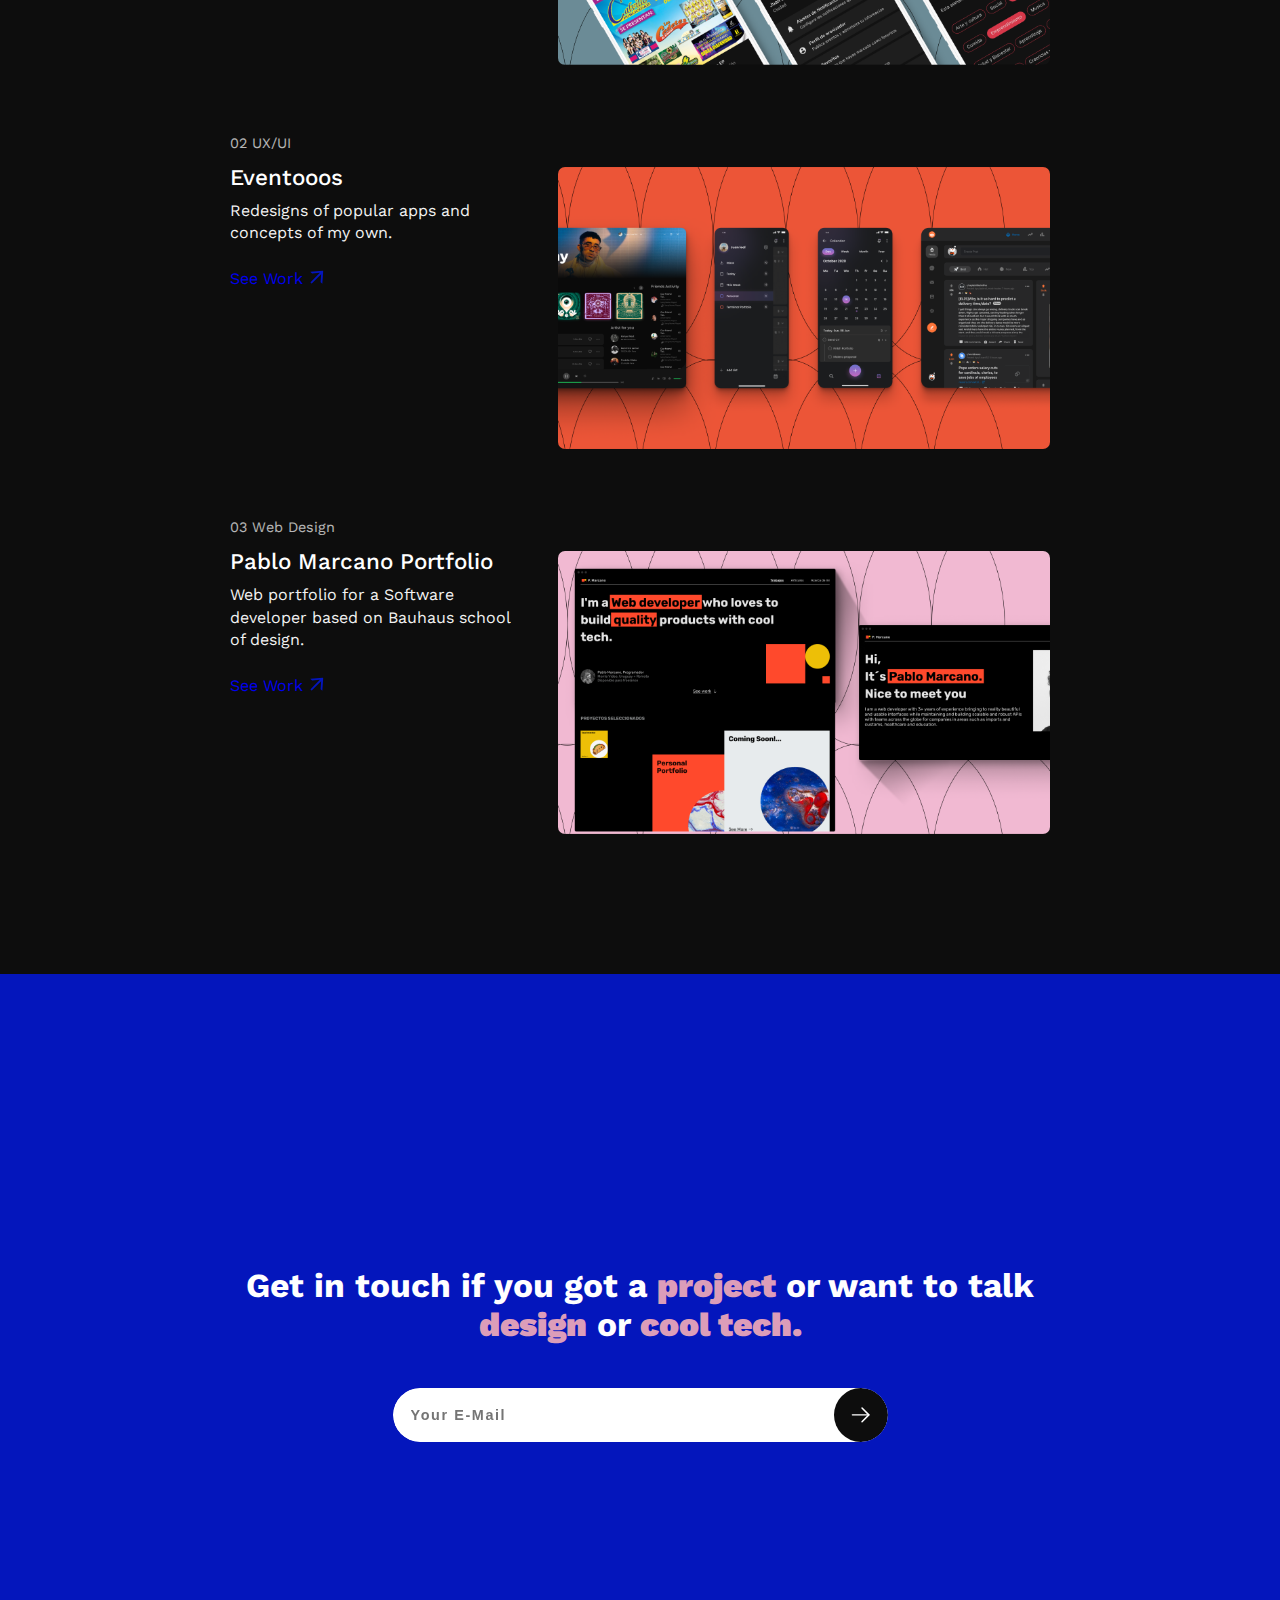
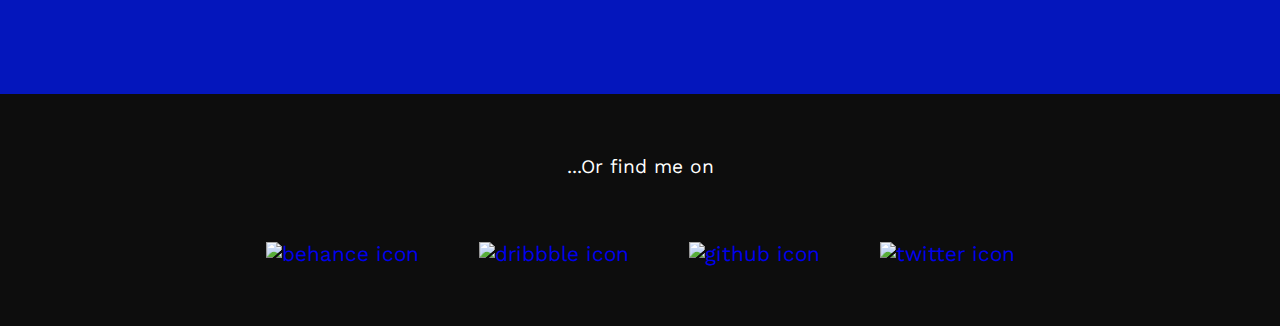
==== commit d96a5fe2: "fix social icon and banner of contact form" ====
--- a/index.html
+++ b/index.html
@@ -111,37 +111,26 @@
 			</form>
 		</section>
 		<footer>
+			<p class="last-text">...Or find me on</p>
 			<ul class="rrss-links">
-				<li>
+				<li class="social-icon">
 					<a href="#">
-						<svg class="but-icon" viewBox="0 0 33 33" fill="none" xmlns="http://www.w3.org/2000/svg">
-							<path d="M27.3137 16.3137H4.68629" stroke="white" stroke-width="2" stroke-linecap="round" stroke-linejoin="round"/>
-							<path d="M17.8856 6.88562L27.3137 16.3137L17.8856 25.7418" stroke="white" stroke-width="2" stroke-linecap="round" stroke-linejoin="round"/>
-							</svg>	
+						<img src="/img/Social-icon__behance.svg" alt="behance icon">	
 					</a>								
 				</li>
-				<li>
+				<li class="social-icon">
 					<a href="#">
-						<svg class="but-icon" viewBox="0 0 33 33" fill="none" xmlns="http://www.w3.org/2000/svg">
-							<path d="M27.3137 16.3137H4.68629" stroke="white" stroke-width="2" stroke-linecap="round" stroke-linejoin="round"/>
-							<path d="M17.8856 6.88562L27.3137 16.3137L17.8856 25.7418" stroke="white" stroke-width="2" stroke-linecap="round" stroke-linejoin="round"/>
-							</svg>	
+						<img src="/img/Social-icon__dribbble.svg" alt="dribbble icon">
 					</a>								
 				</li>
-				<li>
+				<li class="social-icon">
 					<a href="#">
-						<svg class="but-icon" viewBox="0 0 33 33" fill="none" xmlns="http://www.w3.org/2000/svg">
-							<path d="M27.3137 16.3137H4.68629" stroke="white" stroke-width="2" stroke-linecap="round" stroke-linejoin="round"/>
-							<path d="M17.8856 6.88562L27.3137 16.3137L17.8856 25.7418" stroke="white" stroke-width="2" stroke-linecap="round" stroke-linejoin="round"/>
-							</svg>	
+						<img src="/img/Social-icon__github.svg" alt="github icon">
 					</a>								
 				</li>
-				<li>
+				<li class="social-icon">
 					<a href="#">
-						<svg class="but-icon" viewBox="0 0 33 33" fill="none" xmlns="http://www.w3.org/2000/svg">
-							<path d="M27.3137 16.3137H4.68629" stroke="white" stroke-width="2" stroke-linecap="round" stroke-linejoin="round"/>
-							<path d="M17.8856 6.88562L27.3137 16.3137L17.8856 25.7418" stroke="white" stroke-width="2" stroke-linecap="round" stroke-linejoin="round"/>
-							</svg>	
+						<img src="/img/Social-icon__twitter.svg" alt="twitter icon">
 					</a>								
 				</li>
 		</ul>
--- a/css/main.css
+++ b/css/main.css
@@ -293,7 +293,7 @@
       -ms-flex-align: center;
           align-items: center;
   background-color: #0416BC;
-  background-image: url("../img/background.png");
+  background-image: url("../img/Background1.2.png");
   background-size: cover;
 }
 
@@ -404,6 +404,9 @@
   .hero-image__container {
     margin-top: 4.2em;
   }
+  .hero-img {
+    padding: 0;
+  }
   .hero-img .circle1 {
     width: 45px;
     height: 320px;
@@ -517,13 +520,13 @@
   }
   .contact-form {
     min-width: 100vh;
-    min-height: 97vh;
+    min-height: 80vh;
     margin-top: 14em;
   }
   .contact-form .form {
     max-width: 820px;
     margin: .4em auto 0;
-    width: 60vh;
+    width: 55vh;
     display: -webkit-box;
     display: -ms-flexbox;
     display: flex;
@@ -562,7 +565,7 @@
   }
   .contact-form .form button.form-button {
     background: #0D0D0D;
-    padding: 1em 1em 0.8em 1em;
+    padding: 0.8em 0.8em 0.6em 0.8em;
     border: none;
     border-radius: 100%;
     margin-left: auto;
@@ -587,9 +590,10 @@
     max-width: 810px;
     font-size: 2.1rem;
   }
-  .wrapper {
-    width: 820px;
-    margin: 0 auto;
+  .last-text {
+    font-size: 1.2rem;
+    text-align: center;
+    margin: 3.2em 0 .2em;
   }
   .rrss-links {
     display: -webkit-box;
@@ -600,7 +604,7 @@
     margin: 0;
     height: 100%;
     width: 100%;
-    min-height: 20vh;
+    min-height: 16vh;
     -webkit-box-pack: center;
         -ms-flex-pack: center;
             justify-content: center;
@@ -608,10 +612,23 @@
         -ms-flex-align: center;
             align-items: center;
     gap: 6em;
-    margin-top: 3em;
-  }
-  .rrss-links svg {
-    height: 32px;
+    margin-top: 0;
+  }
+  .rrss-links .social-icon:hover {
+    -webkit-transform: scale(1.2);
+            transform: scale(1.2);
+    -webkit-transition: 200ms;
+    transition: 200ms;
+  }
+  .rrss-links .social-icon:active {
+    -webkit-transform: scale(1);
+            transform: scale(1);
+    -webkit-transition: 200ms;
+    transition: 200ms;
+  }
+  .wrapper {
+    width: 820px;
+    margin: 0 auto;
   }
 }
 /*# sourceMappingURL=main.css.map */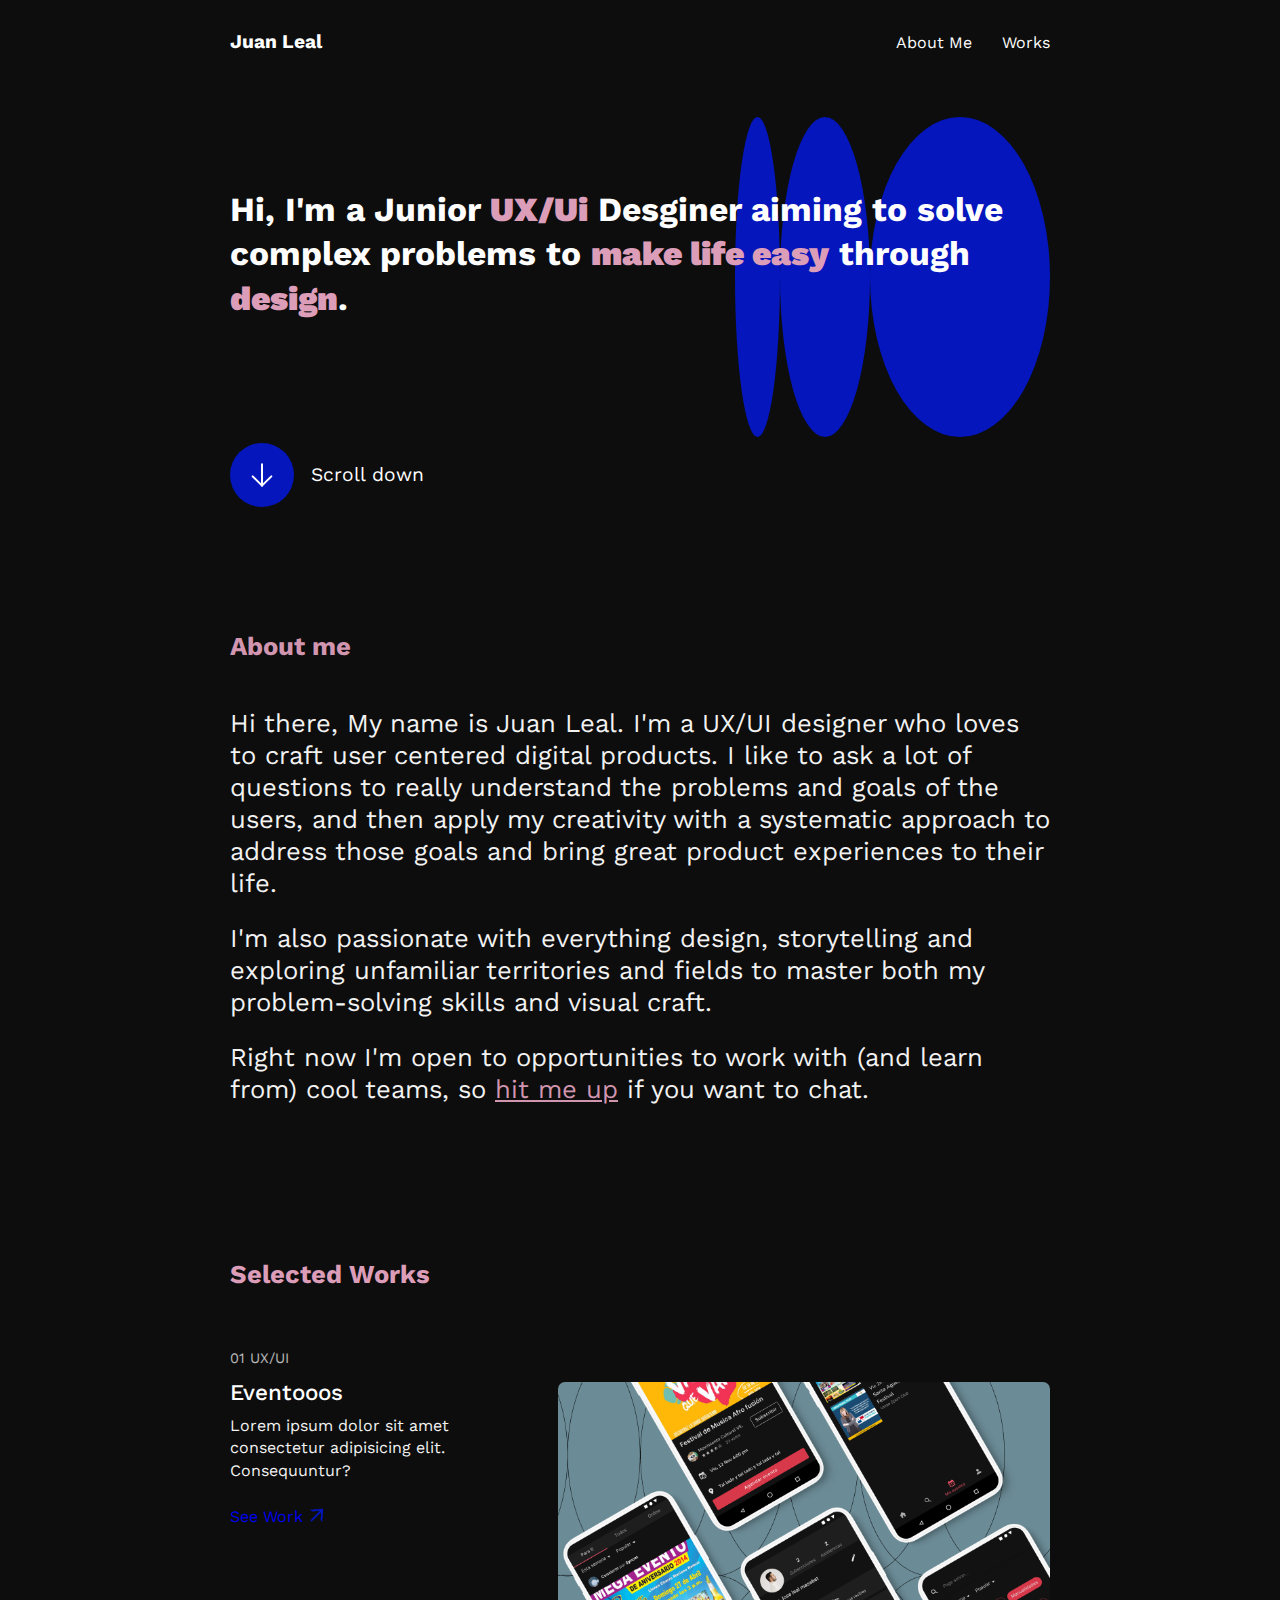
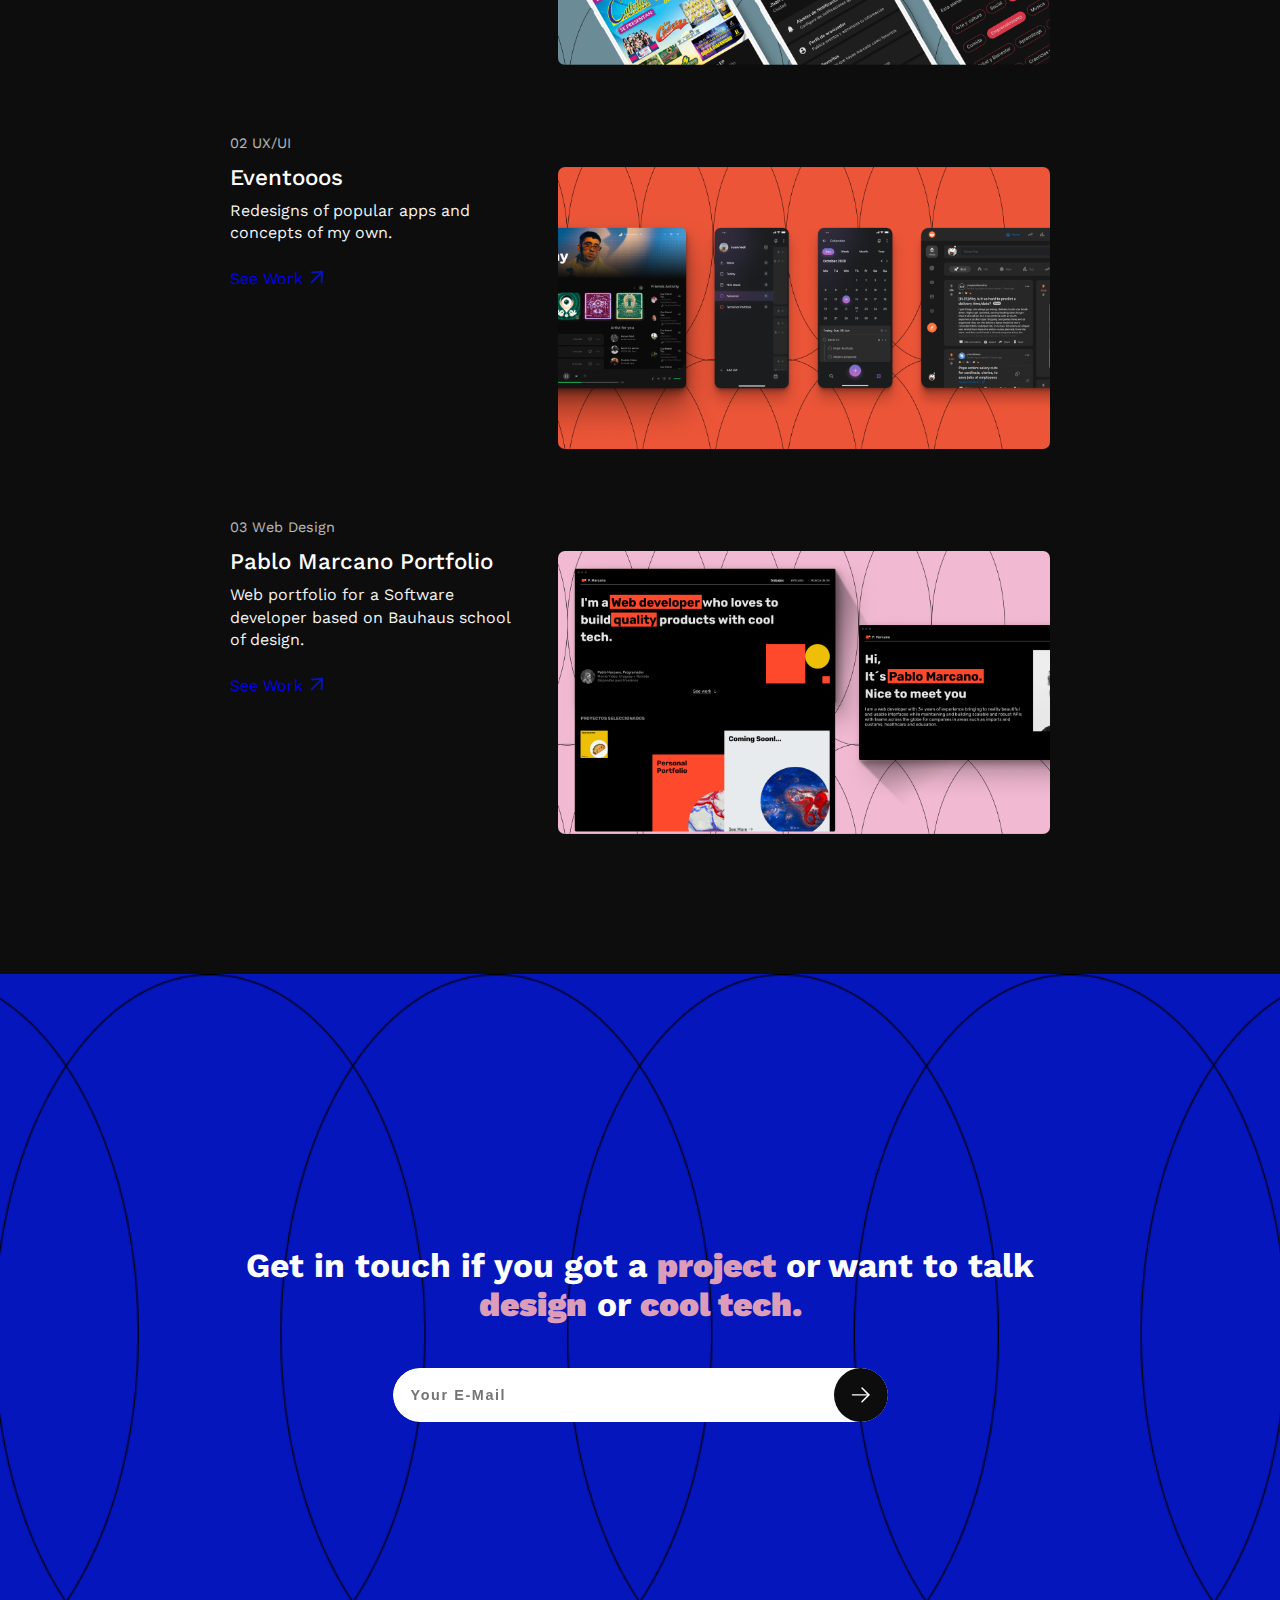
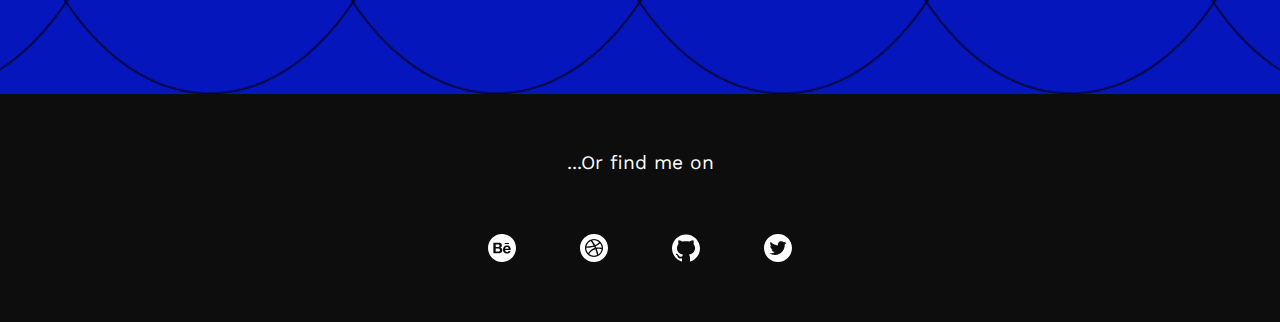
==== commit 60bfdb7a: "fix typo in about me" ====
--- a/index.html
+++ b/index.html
@@ -50,7 +50,7 @@
 			<h2>About me</h2>
 			<p>Hi there, My name is Juan Leal. I'm a UX/UI designer who loves to craft user centered digital products. I like to ask a lot of questions to really understand the problems and goals of the users, and then apply my creativity with a systematic approach to address those goals and bring great product experiences to their life.</p>
 			<p>I'm  also passionate with everything design, storytelling and exploring unfamiliar territories and fields to master both my problem-solving skills and visual craft.</p>
-			<p>Right now I'm open to opportunities to work with (and learn from) cool teams, so <span>hit me up</span> hit me up if you want to chat.</p>
+			<p>Right now I'm open to opportunities to work with (and learn from) cool teams, so <span>hit me up</span> if you want to chat.</p>
 		</section>
 		<section class="selected-works">
 			<h2>Selected Works</h2>
--- a/css/main.css
+++ b/css/main.css
@@ -300,8 +300,8 @@
 .contact-form h2 {
   text-align: center;
   color: #fff;
-  max-width: 340px;
-  margin: 1.2em 0;
+  max-width: 440px;
+  margin: 2em 0 1.2em;
 }
 
 .contact-form h2 strong {
@@ -319,6 +319,7 @@
   border-radius: 24px;
   overflow: hidden;
   width: 60%;
+  margin-bottom: 4em;
 }
 
 .contact-form .form .form-input, .contact-form .form .form-button {
@@ -365,6 +366,12 @@
   height: 24px;
 }
 
+footer p.last-text {
+  font-size: 1.2rem;
+  text-align: center;
+  margin: 3em 0 .2em;
+}
+
 @media only screen and (min-width: 920px) {
   body {
     font-size: 10px;
@@ -410,14 +417,68 @@
   .hero-img .circle1 {
     width: 45px;
     height: 320px;
+    -webkit-animation: circle1 2.5s ease-in-out infinite alternate;
+            animation: circle1 2.5s ease-in-out infinite alternate;
   }
   .hero-img .circle2 {
     width: 90px;
     height: 320px;
+    -webkit-animation: circle2 2.5s ease-in-out infinite alternate;
+            animation: circle2 2.5s ease-in-out infinite alternate;
   }
   .hero-img .circle3 {
     width: 180px;
     height: 320px;
+    -webkit-animation: circle3 2.5s ease-in-out infinite alternate;
+            animation: circle3 2.5s ease-in-out infinite alternate;
+  }
+  @-webkit-keyframes circle1 {
+    0% {
+      width: 45px;
+    }
+    100% {
+      width: 180px;
+    }
+  }
+  @keyframes circle1 {
+    0% {
+      width: 45px;
+    }
+    100% {
+      width: 180px;
+    }
+  }
+  @-webkit-keyframes circle2 {
+    0% {
+      width: 90px;
+    }
+    100% {
+      width: 60px;
+    }
+  }
+  @keyframes circle2 {
+    0% {
+      width: 90px;
+    }
+    100% {
+      width: 60px;
+    }
+  }
+  @-webkit-keyframes circle3 {
+    0% {
+      width: 180px;
+    }
+    100% {
+      width: 45px;
+    }
+  }
+  @keyframes circle3 {
+    0% {
+      width: 180px;
+    }
+    100% {
+      width: 45px;
+    }
   }
   h1 {
     font-size: 2.1rem;
@@ -522,6 +583,9 @@
     min-width: 100vh;
     min-height: 80vh;
     margin-top: 14em;
+  }
+  .contact-form h2 {
+    margin: 0em 0 1.2em;
   }
   .contact-form .form {
     max-width: 820px;
@@ -589,11 +653,6 @@
   .contact-form h2 {
     max-width: 810px;
     font-size: 2.1rem;
-  }
-  .last-text {
-    font-size: 1.2rem;
-    text-align: center;
-    margin: 3.2em 0 .2em;
   }
   .rrss-links {
     display: -webkit-box;
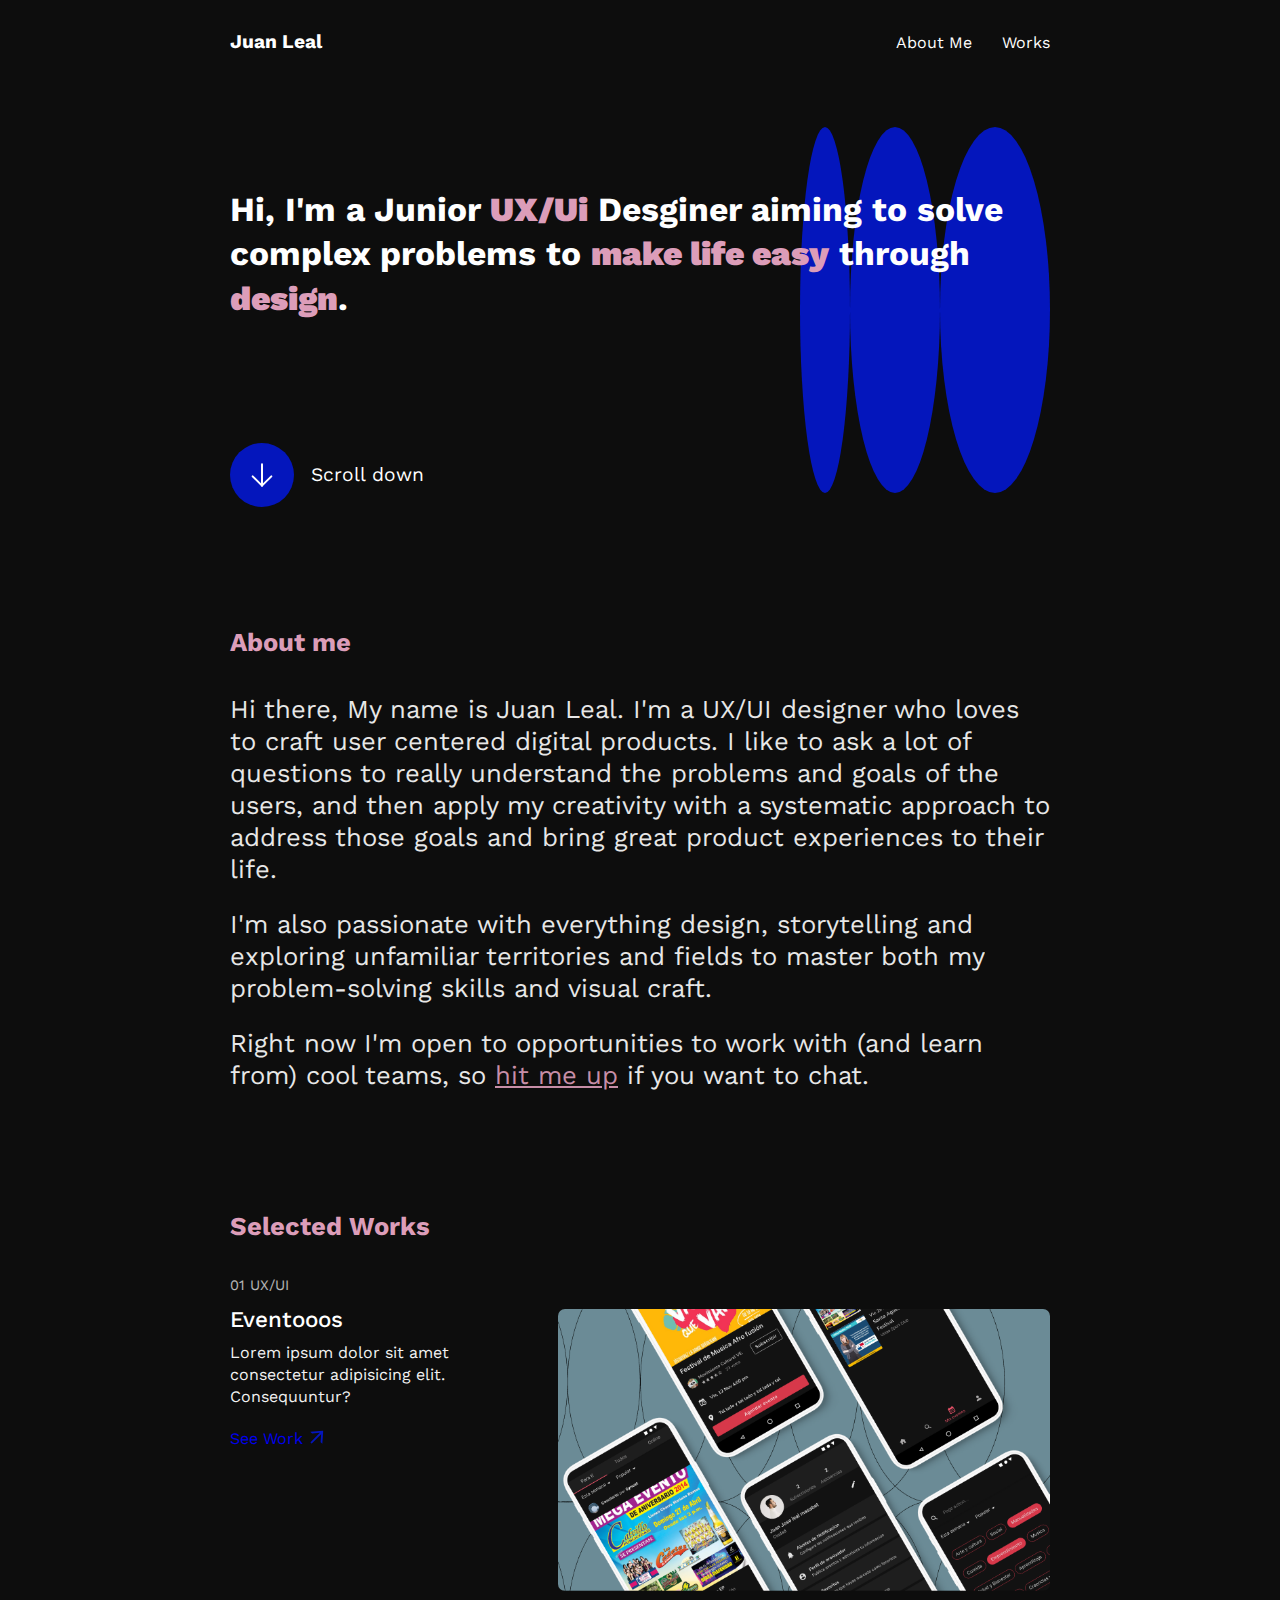
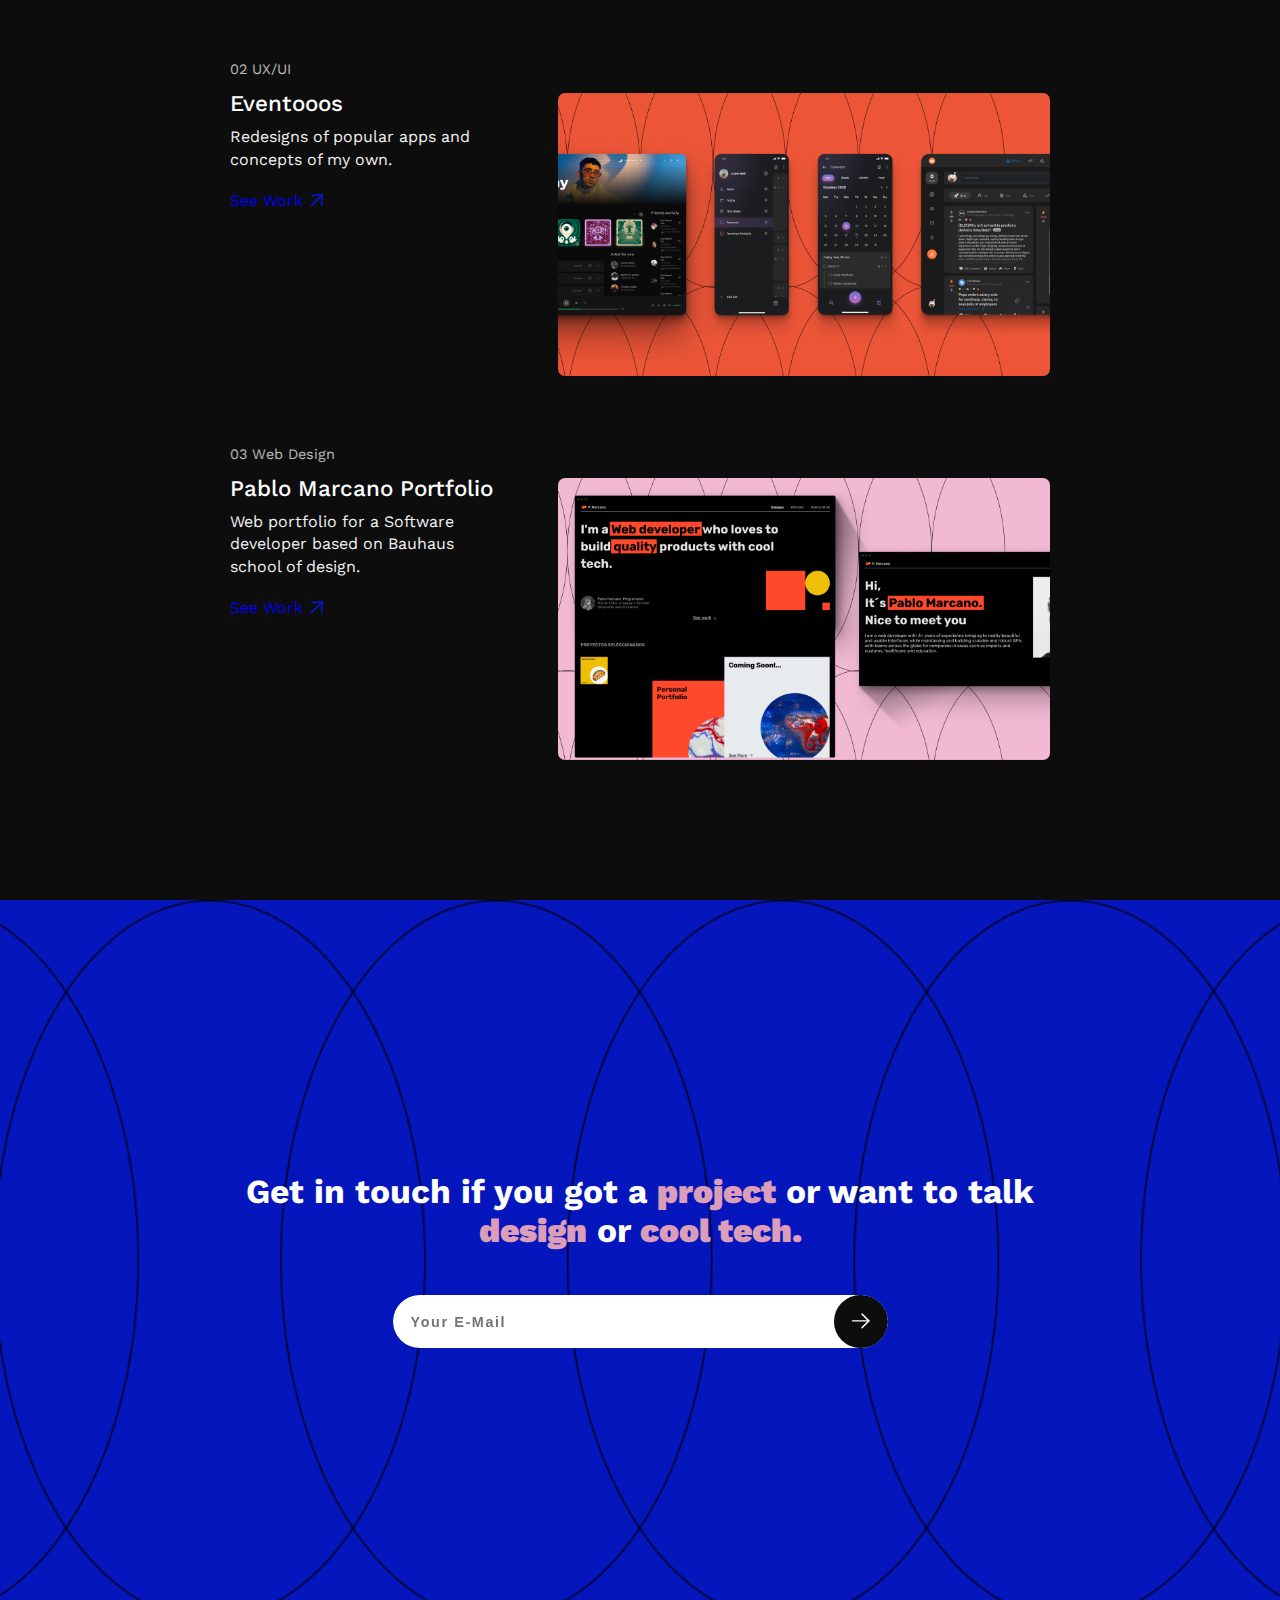
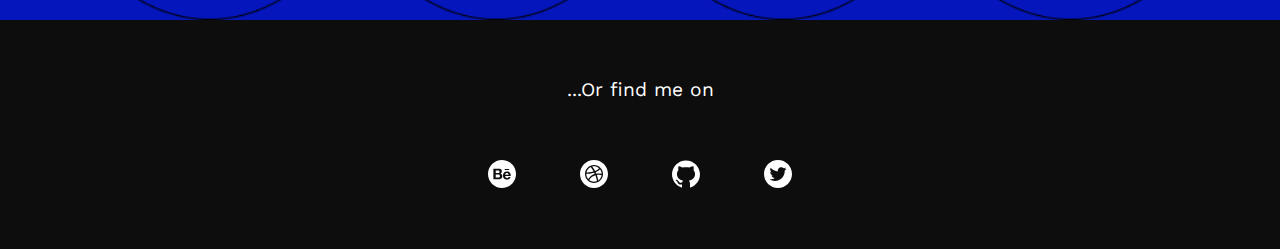
==== commit f588049a: "cleaned media querys and fix links" ====
--- a/index.html
+++ b/index.html
@@ -16,10 +16,10 @@
 			<nav>
 				<ul class="nav-links">
 					<li>
-						<a href="#">About Me</a>
+						<a href="#aboutMe">About Me</a>
 					</li>
 					<li>
-						<a href="#">Works</a>
+						<a href="#selectedWorks">Works</a>
 					</li>
 				</ul>
 			</nav>
@@ -46,13 +46,13 @@
 				<p>Scroll down</p>
 			</div>
 		</section>
-		<section class="about-me">
-			<h2>About me</h2>
+		<section id="aboutMe" class="about-me">
+			<h2 class="about-me__header">About me</h2>
 			<p>Hi there, My name is Juan Leal. I'm a UX/UI designer who loves to craft user centered digital products. I like to ask a lot of questions to really understand the problems and goals of the users, and then apply my creativity with a systematic approach to address those goals and bring great product experiences to their life.</p>
 			<p>I'm  also passionate with everything design, storytelling and exploring unfamiliar territories and fields to master both my problem-solving skills and visual craft.</p>
 			<p>Right now I'm open to opportunities to work with (and learn from) cool teams, so <span>hit me up</span> if you want to chat.</p>
 		</section>
-		<section class="selected-works">
+		<section id="selectedWorks" class="selected-works">
 			<h2>Selected Works</h2>
 			<div class="work-card">
 				<p class="title-pre">01 UX/UI</p>
--- a/css/main.css
+++ b/css/main.css
@@ -61,6 +61,12 @@
   text-decoration: underline;
 }
 
+header .logo {
+  color: white;
+  font-weight: bold;
+  font-size: 1.2rem;
+}
+
 .wrapper {
   padding: 0 2.1em 0;
 }
@@ -74,16 +80,16 @@
           justify-content: end;
 }
 
-.hero-img {
+.hero-image__container .hero-img {
   display: -webkit-box;
   display: -ms-flexbox;
   display: flex;
   position: absolute;
   z-index: -1;
-  padding: 6em 0 0;
-}
-
-.hero-img .circle1 {
+  padding: 1em 0 0;
+}
+
+.hero-image__container .hero-img .circle1 {
   background-color: #0416BC;
   content: "";
   border-radius: 100%;
@@ -93,7 +99,7 @@
       align-content: flex-end;
 }
 
-.hero-img .circle2 {
+.hero-image__container .hero-img .circle2 {
   background-color: #0416BC;
   content: "";
   border-radius: 100%;
@@ -103,7 +109,7 @@
       align-content: flex-end;
 }
 
-.hero-img .circle3 {
+.hero-image__container .hero-img .circle3 {
   background-color: #0416BC;
   content: "";
   border-radius: 100%;
@@ -113,29 +119,16 @@
       align-content: flex-end;
 }
 
-.logo {
-  color: white;
-  font-weight: bold;
-  font-size: 1.2rem;
-}
-
 h1 {
   font-family: syncopate, work sans;
-  font-size: 2.4rem;
-  margin-top: 1.6em;
-  line-height: 3rem;
+  font-size: 1.8rem;
+  margin-top: 1.5em;
+  line-height: 2rem;
   margin-bottom: 0em;
 }
 
 h1 strong {
   color: #DC9DB9;
-}
-
-h2 {
-  font-family: syncopate, work sans;
-  font-size: 1.5rem;
-  color: #DC9DB9;
-  margin: 1.4em 0;
 }
 
 .scroll-down {
@@ -176,14 +169,23 @@
   margin-left: .9em;
 }
 
+h2 {
+  font-family: syncopate, work sans;
+  font-size: 1.5rem;
+  color: #DC9DB9;
+  margin: 0 0 1em;
+}
+
 section.about-me {
-  margin-top: 7.2em;
+  margin-top: 0;
+  padding-top: 8em;
 }
 
 section.about-me p {
   font-size: 1.2rem;
   line-height: 1.6rem;
-  margin: .9em 0;
+  margin: .9em 0 0;
+  opacity: 90%;
 }
 
 section.about-me p span {
@@ -191,15 +193,18 @@
   text-decoration: underline;
 }
 
+.selected-works {
+  padding-top: 8em;
+}
+
 .selected-works h2 {
-  margin-top: 3em;
-  margin-bottom: 1.4em;
+  margin: 0 0 1em;
 }
 
 div.work-card {
   display: -ms-grid;
   display: grid;
-  gap: 1.2em;
+  gap: 1.6em;
   -ms-grid-columns: 1fr 2fr;
       grid-template-columns: 1fr 2fr;
       grid-template-areas: 'title-pre title-pre'@@ -217,7 +222,8 @@
   -ms-grid-column-span: 2;
   grid-area: title-pre;
   margin: 0;
-  font-size: .7rem;
+  font-size: .9rem;
+  opacity: 70%;
 }
 
 div.work-card .content {
@@ -228,15 +234,16 @@
 }
 
 div.work-card .content p.title {
-  font-size: 1rem;
+  font-size: 1.2rem;
   font-weight: 500;
   margin: 0;
 }
 
 div.work-card .content p.desc {
-  font-size: .8rem;
+  font-size: .9rem;
   margin: .4em 0;
   line-height: 1.2rem;
+  opacity: 90%;
 }
 
 div.work-card .content a.project-link {
@@ -252,7 +259,7 @@
 }
 
 div.work-card .content a.project-link span {
-  font-size: .8rem;
+  font-size: .9rem;
 }
 
 div.work-card .content a.project-link svg.link-icon {
@@ -300,7 +307,7 @@
 .contact-form h2 {
   text-align: center;
   color: #fff;
-  max-width: 440px;
+  max-width: 85%;
   margin: 2em 0 1.2em;
 }
 
@@ -366,155 +373,71 @@
   height: 24px;
 }
 
+.rrss-links .social-icon:hover {
+  -webkit-transform: scale(1.2);
+          transform: scale(1.2);
+  -webkit-transition: 200ms;
+  transition: 200ms;
+}
+
+.rrss-links .social-icon:active {
+  -webkit-transform: scale(1);
+          transform: scale(1);
+  -webkit-transition: 200ms;
+  transition: 200ms;
+}
+
 footer p.last-text {
   font-size: 1.2rem;
   text-align: center;
   margin: 3em 0 .2em;
 }
 
-@media only screen and (min-width: 920px) {
-  body {
-    font-size: 10px;
-    background: #0D0D0D;
-    font-family: work sans, ubuntu;
-    color: #FFFFFF;
-    margin: 0;
-    padding: 0 0 0;
-  }
-  header {
-    -webkit-box-sizing: border-box;
-            box-sizing: border-box;
-    width: 100%;
-    padding: 2.1 0 0;
-    top: 0;
-    background: #0D0D0D;
-  }
-  header .nav-links {
-    display: -webkit-box;
-    display: -ms-flexbox;
-    display: flex;
-    list-style-type: none;
-    padding: 0.3em 0;
-    margin: 0;
-    height: 100%;
-    width: 100%;
-  }
-  header .nav-links a {
-    color: white;
-    padding: 0 0 0 .9em;
-    font-size: 1rem;
-  }
-  header .nav-links a:hover {
-    background: none;
-    text-decoration: underline;
-  }
-  .hero-image__container {
-    margin-top: 4.2em;
+@media only screen and (min-width: 390px) {
+  h1 {
+    font-size: 2rem;
+    margin-top: 1em;
+    line-height: 2.4rem;
   }
   .hero-img {
-    padding: 0;
-  }
-  .hero-img .circle1 {
-    width: 45px;
-    height: 320px;
-    -webkit-animation: circle1 2.5s ease-in-out infinite alternate;
-            animation: circle1 2.5s ease-in-out infinite alternate;
-  }
-  .hero-img .circle2 {
-    width: 90px;
-    height: 320px;
-    -webkit-animation: circle2 2.5s ease-in-out infinite alternate;
-            animation: circle2 2.5s ease-in-out infinite alternate;
-  }
-  .hero-img .circle3 {
-    width: 180px;
-    height: 320px;
-    -webkit-animation: circle3 2.5s ease-in-out infinite alternate;
-            animation: circle3 2.5s ease-in-out infinite alternate;
-  }
-  @-webkit-keyframes circle1 {
-    0% {
-      width: 45px;
-    }
-    100% {
-      width: 180px;
-    }
-  }
-  @keyframes circle1 {
-    0% {
-      width: 45px;
-    }
-    100% {
-      width: 180px;
-    }
-  }
-  @-webkit-keyframes circle2 {
-    0% {
-      width: 90px;
-    }
-    100% {
-      width: 60px;
-    }
-  }
-  @keyframes circle2 {
-    0% {
-      width: 90px;
-    }
-    100% {
-      width: 60px;
-    }
-  }
-  @-webkit-keyframes circle3 {
-    0% {
-      width: 180px;
-    }
-    100% {
-      width: 45px;
-    }
-  }
-  @keyframes circle3 {
-    0% {
-      width: 180px;
-    }
-    100% {
-      width: 45px;
-    }
-  }
+    padding: 4em 0 0;
+  }
+  .scroll-down {
+    margin-top: 4em;
+  }
+  section.about-me {
+    margin-top: 0em;
+  }
+}
+
+@media only screen and (min-width: 680px) {
   h1 {
-    font-size: 2.1rem;
-    margin-top: 2.1em;
-    line-height: 2.8rem;
-    margin-bottom: 3.6em;
-  }
-  .scroll-down .scroll-down__icon {
-    width: 64px;
-    height: 64px;
-  }
-  h2 {
-    font-size: 1.6rem;
-    margin-bottom: 1.8em;
+    font-size: 2.8rem;
+    margin-top: 0.8em;
+    line-height: 3rem;
+  }
+  .hero-img {
+    padding: 4em 0 0;
+  }
+  .scroll-down {
+    margin-top: 4em;
   }
   section.about-me {
-    margin-top: 12.4em;
-    opacity: 95%;
-  }
-  section.about-me p {
-    font-size: 1.6rem;
-    line-height: 2rem;
-    margin: .9em 0;
-  }
-  section.about-me p span {
-    color: #DC9DB9;
-    text-decoration: underline;
-  }
-  .selected-works h2 {
-    margin-top: 6em;
-    margin-bottom: 2.4em;
+    padding-top: 8em;
+  }
+  section.about-me h2 {
+    margin-bottom: 1.4em;
+  }
+  section.selected-works {
+    padding-top: 8em;
+  }
+  section.selected-works h2 {
+    margin-bottom: 1.4em;
   }
   div.work-card {
     display: -ms-grid;
     display: grid;
-    gap: 1.6em;
+    gap: 2em;
     -ms-grid-columns: 1fr 60%;
         grid-template-columns: 1fr 60%;
         grid-template-areas: 'title-pre title-pre'@@ -522,7 +445,7 @@
     -webkit-box-pack: center;
         -ms-flex-pack: center;
             justify-content: center;
-    margin-bottom: 7em;
+    margin: 0 auto 7em;
   }
   div.work-card .title-pre {
     -ms-grid-row: 1;
@@ -545,9 +468,9 @@
   }
   div.work-card .content p.desc {
     font-size: 1rem;
-    margin: .8em 0;
+    margin: .8em .8em 0 0;
     line-height: 1.4rem;
-    padding-right: 1.6em;
+    padding-right: 1.4m;
     opacity: 95%;
   }
   div.work-card .content a.project-link {
@@ -578,6 +501,130 @@
     grid-area: project-img;
     border-radius: 7px;
     background-size: cover;
+  }
+}
+
+@media only screen and (min-width: 920px) {
+  body {
+    padding: 0 0 0;
+  }
+  header {
+    padding: 2.1 0 0;
+  }
+  header .nav-links a {
+    font-size: 1rem;
+  }
+  .hero-image__container {
+    margin-top: 4.2em;
+  }
+  .hero-img {
+    padding: 0;
+  }
+  .hero-img .circle1 {
+    width: 45px;
+    height: 320px;
+    -webkit-animation: circle1 2.5s ease-in-out infinite alternate;
+            animation: circle1 2.5s ease-in-out infinite alternate;
+  }
+  .hero-img .circle2 {
+    width: 90px;
+    height: 320px;
+    -webkit-animation: circle2 2.5s ease-in-out infinite alternate;
+            animation: circle2 2.5s ease-in-out infinite alternate;
+  }
+  .hero-img .circle3 {
+    width: 180px;
+    height: 320px;
+    -webkit-animation: circle3 2.5s ease-in-out infinite alternate;
+            animation: circle3 2.5s ease-in-out infinite alternate;
+  }
+  @-webkit-keyframes circle1 {
+    0% {
+      width: 45px;
+    }
+    100% {
+      width: 200px;
+    }
+  }
+  @keyframes circle1 {
+    0% {
+      width: 45px;
+    }
+    100% {
+      width: 200px;
+    }
+  }
+  @-webkit-keyframes circle2 {
+    0% {
+      width: 90px;
+    }
+    100% {
+      width: 60px;
+    }
+  }
+  @keyframes circle2 {
+    0% {
+      width: 90px;
+    }
+    100% {
+      width: 60px;
+    }
+  }
+  @-webkit-keyframes circle3 {
+    0% {
+      width: 180px;
+    }
+    100% {
+      width: 45px;
+    }
+  }
+  @keyframes circle3 {
+    0% {
+      width: 180px;
+    }
+    100% {
+      width: 45px;
+    }
+  }
+  h1 {
+    font-size: 2.1rem;
+    margin-top: 2.1em;
+    line-height: 2.8rem;
+    margin-bottom: 3.6em;
+  }
+  .scroll-down .scroll-down__icon {
+    width: 64px;
+    height: 64px;
+  }
+  h2 {
+    font-size: 1.6rem;
+    margin-bottom: 1.8em;
+  }
+  section.about-me {
+    margin-top: 4em;
+  }
+  section.about-me p {
+    font-size: 1.6rem;
+    line-height: 2rem;
+    margin: .9em 0 0;
+  }
+  .selected-works {
+    margin-top: 4em;
+  }
+  .selected-works h2 {
+    margin-bottom: 2.4em;
+  }
+  div.work-card {
+    gap: 1.6em;
+  }
+  div.work-card .content p.desc {
+    padding-right: 1.6em;
+  }
+  div.work-card .content a.project-link {
+    margin-top: .8em;
+  }
+  div.work-card .content a.project-link :hover {
+    text-decoration: underline;
   }
   .contact-form {
     min-width: 100vh;
@@ -655,35 +702,10 @@
     font-size: 2.1rem;
   }
   .rrss-links {
-    display: -webkit-box;
-    display: -ms-flexbox;
-    display: flex;
-    list-style-type: none;
     padding: 0;
-    margin: 0;
-    height: 100%;
-    width: 100%;
     min-height: 16vh;
-    -webkit-box-pack: center;
-        -ms-flex-pack: center;
-            justify-content: center;
-    -webkit-box-align: center;
-        -ms-flex-align: center;
-            align-items: center;
     gap: 6em;
     margin-top: 0;
-  }
-  .rrss-links .social-icon:hover {
-    -webkit-transform: scale(1.2);
-            transform: scale(1.2);
-    -webkit-transition: 200ms;
-    transition: 200ms;
-  }
-  .rrss-links .social-icon:active {
-    -webkit-transform: scale(1);
-            transform: scale(1);
-    -webkit-transition: 200ms;
-    transition: 200ms;
   }
   .wrapper {
     width: 820px;
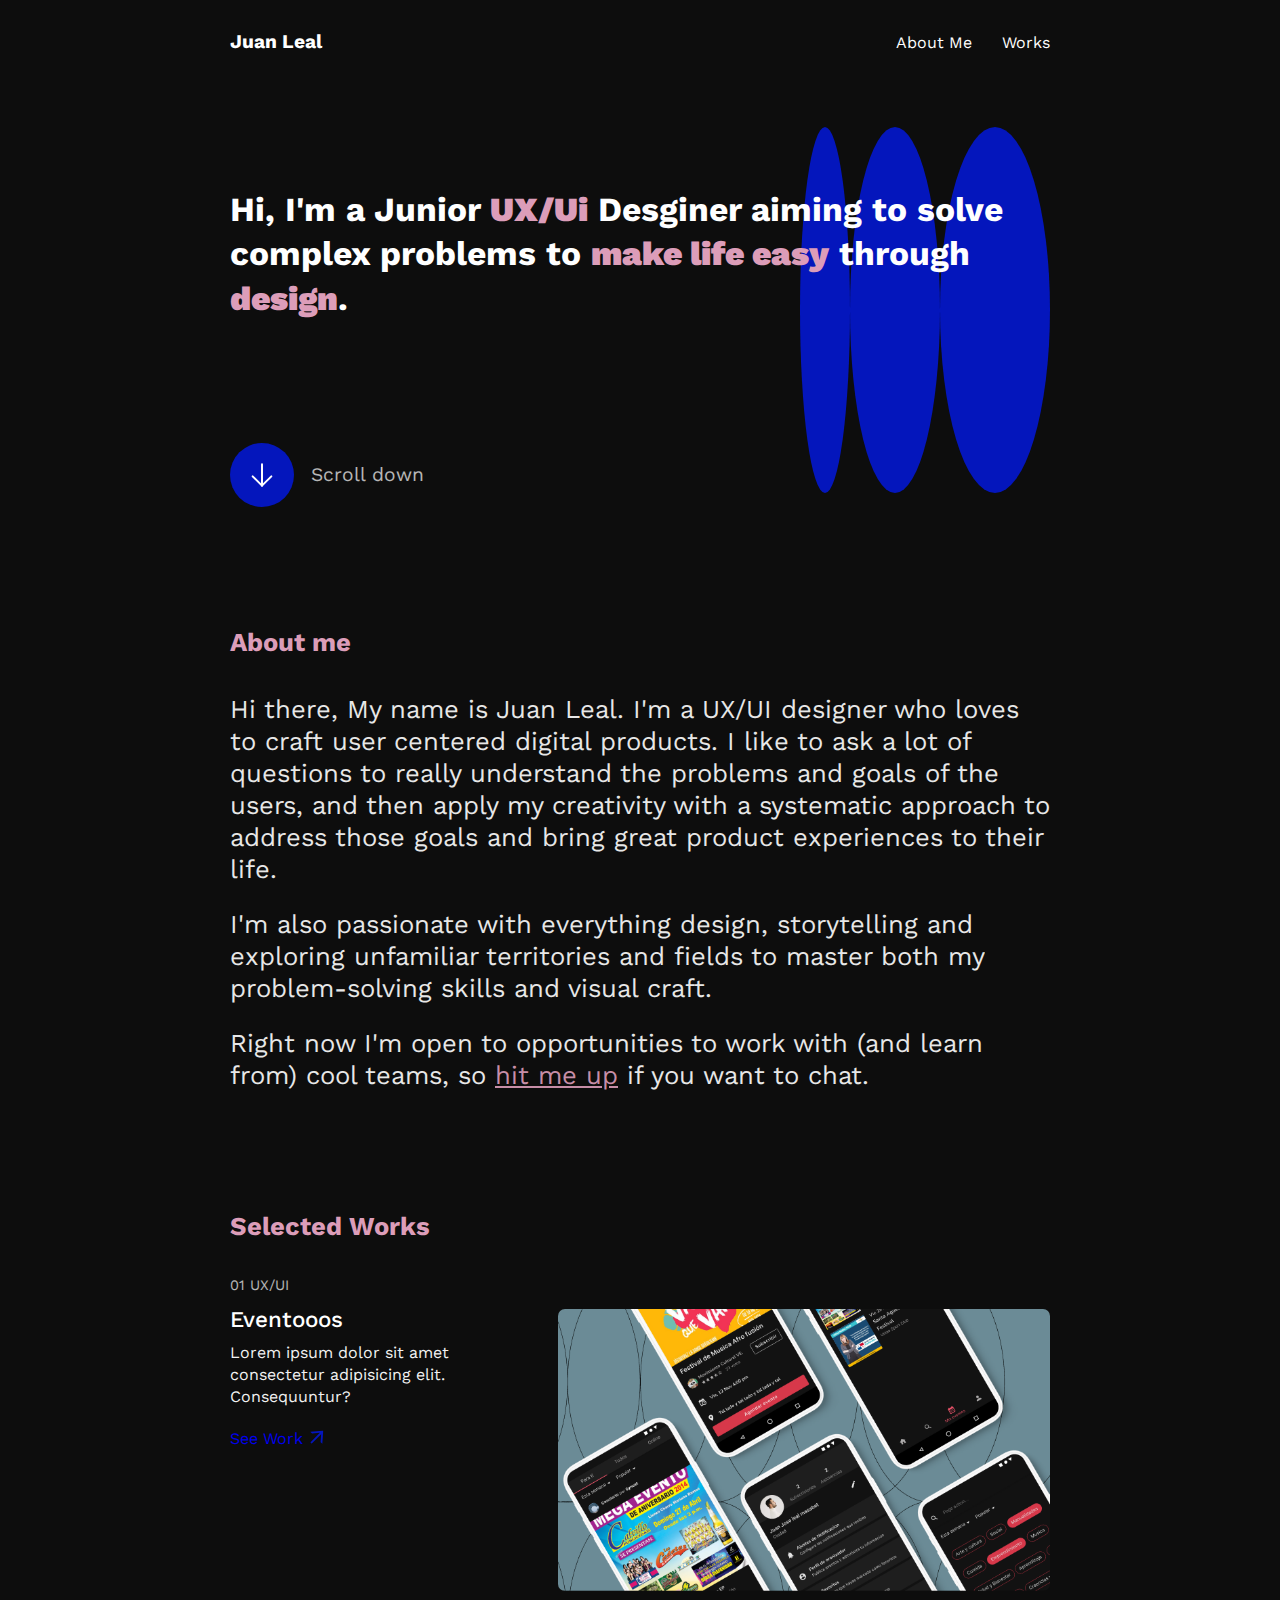
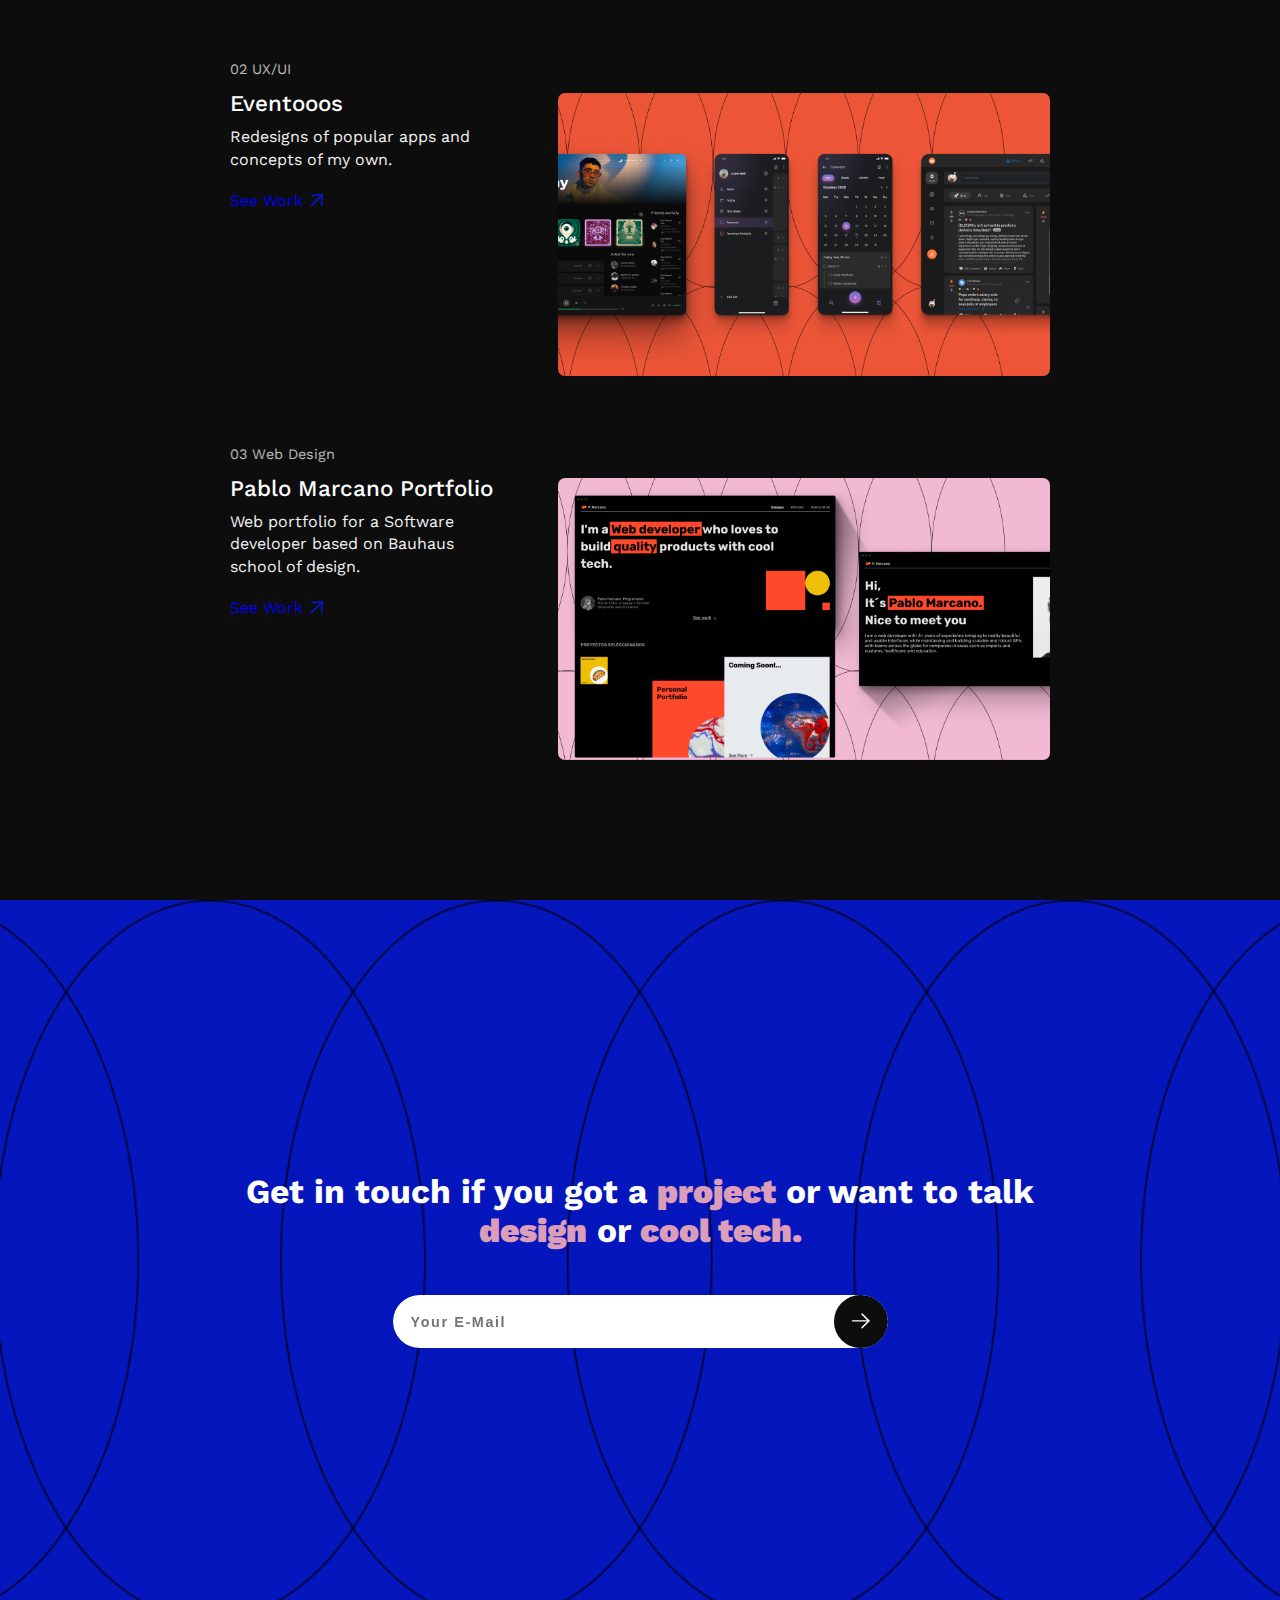
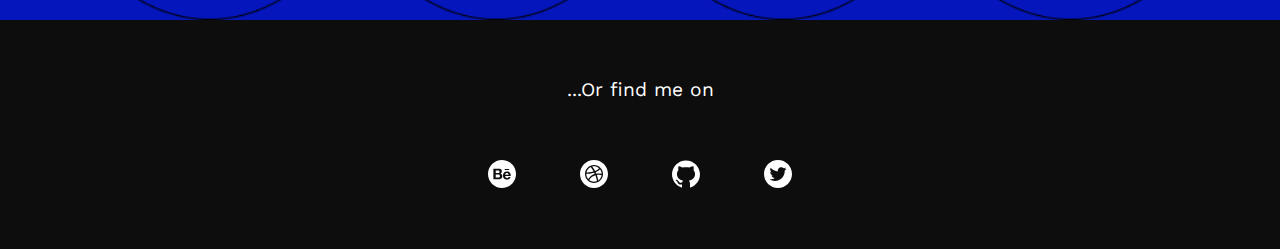
==== commit 5e0aff80: "new project page" ====
--- a/index.html
+++ b/index.html
@@ -4,7 +4,7 @@
     <meta charset="UTF-8">
     <meta http-equiv="X-UA-Compatible" content="IE=edge">
     <meta name="viewport" content="width=device-width, initial-scale=1.0">
-    <title>My new LP</title>
+    <title>Juan Leal Portfolio</title>
 	<link rel="preconnect" href="https://fonts.googleapis.com">
 	<link rel="preconnect" href="https://fonts.gstatic.com" crossorigin>
 	<link href="https://fonts.googleapis.com/css2?family=Syncopate:wght@700&family=Work+Sans:wght@400;700&display=swap" rel="stylesheet">
@@ -34,7 +34,7 @@
 					<div class="circle3"></div>
 			</div>
 			</div>
-			<h1>Hi, I'm a Junior <strong>UX/Ui</strong> Desginer aiming to solve complex problems  to <strong>make life easy</strong> through <strong>design</strong>.
+			<h1 class="landing__h1">Hi, I'm a Junior <strong>UX/Ui</strong> Desginer aiming to solve complex problems  to <strong>make life easy</strong> through <strong>design</strong>.
 			</h1>
 			<div class="scroll-down">
 				<div class="scroll-down__icon">
--- a/css/main.css
+++ b/css/main.css
@@ -13,6 +13,16 @@
 a {
   text-decoration: none;
   font-size: 1.3rem;
+}
+
+h1 {
+  font-family: syncopate, work sans;
+  font-size: 1.8rem;
+  line-height: 2rem;
+}
+
+h1 strong {
+  color: #DC9DB9;
 }
 
 header {
@@ -119,16 +129,12 @@
       align-content: flex-end;
 }
 
-h1 {
+.landing__h1 {
   font-family: syncopate, work sans;
   font-size: 1.8rem;
   margin-top: 1.5em;
   line-height: 2rem;
   margin-bottom: 0em;
-}
-
-h1 strong {
-  color: #DC9DB9;
 }
 
 .scroll-down {
@@ -167,6 +173,7 @@
 .scroll-down p {
   font-size: 1.2rem;
   margin-left: .9em;
+  opacity: 70%;
 }
 
 h2 {
@@ -393,6 +400,251 @@
   margin: 3em 0 .2em;
 }
 
+.hero__project {
+  min-height: 90vh;
+}
+
+.hero__project .scroll-down {
+  padding-top: 1em;
+}
+
+.hero-container__proyect {
+  display: -ms-grid;
+  display: grid;
+  -ms-grid-columns: 1fr 1.5fr;
+      grid-template-columns: 1fr 1.5fr;
+  -ms-grid-rows: 1fr 1fr;
+      grid-template-rows: 1fr 1fr;
+  gap: 1em;
+      grid-template-areas: 'heading hero-img'+ 'heading-sub hero-img';
+  padding: 6.4em 0 0;
+}
+
+.hero-container__proyect .hero-img__project {
+  -ms-grid-row: 1;
+  -ms-grid-row-span: 2;
+  -ms-grid-column: 2;
+  grid-area: hero-img;
+  max-width: 100%;
+  border-radius: 4px;
+}
+
+.hero-container__proyect .project__h1 {
+  -ms-grid-row: 1;
+  -ms-grid-column: 1;
+  grid-area: heading;
+  margin: 0;
+}
+
+.hero-container__proyect .hero_pre-tile {
+  -ms-grid-row: 2;
+  -ms-grid-column: 1;
+  grid-area: heading-sub;
+  margin: 0;
+  font-size: 1.6em;
+  font-style: italic;
+  opacity: 70%;
+}
+
+section.description {
+  padding-top: 4em;
+  margin-bottom: 2em;
+}
+
+.title__description {
+  margin: 1em 0 3em;
+}
+
+.info-grid {
+  display: -ms-grid;
+  display: grid;
+  -ms-grid-columns: .5fr 1fr;
+      grid-template-columns: .5fr 1fr;
+  -ms-grid-rows: 1fr 1fr;
+      grid-template-rows: 1fr 1fr;
+  gap: 4em;
+      grid-template-areas: 'overview desc-overview'+ 'background desc-background';
+}
+
+.info-grid .more-info__subtitl {
+  font-size: 1.2rem;
+  margin: 0;
+}
+
+.info-grid .subtitle__overview {
+  -ms-grid-row: 1;
+  -ms-grid-column: 1;
+  grid-area: overview;
+}
+
+.info-grid .overview__grid {
+  -ms-grid-row: 1;
+  -ms-grid-column: 2;
+  grid-area: desc-overview;
+  display: -ms-grid;
+  display: grid;
+  -ms-grid-columns: .8fr 1fr;
+      grid-template-columns: .8fr 1fr;
+      grid-template-areas: 'desc desc'+ 'roles tools'+ 'time time';
+}
+
+.info-grid .overview__grid .poblem-desc {
+  -ms-grid-row: 1;
+  -ms-grid-column: 1;
+  -ms-grid-column-span: 2;
+  grid-area: desc;
+  font-size: 1rem;
+  font-weight: bold;
+  margin: .2em 0 1em;
+}
+
+.info-grid .overview__grid .more-info__item {
+  font-size: .9rem;
+  opacity: 80%;
+}
+
+.info-grid .overview__grid .more-info__div--roles {
+  -ms-grid-row: 2;
+  -ms-grid-column: 1;
+  grid-area: roles;
+  margin: 0;
+}
+
+.info-grid .overview__grid .more-info__div--tools {
+  -ms-grid-row: 2;
+  -ms-grid-column: 2;
+  grid-area: tools;
+  margin: 0;
+}
+
+.info-grid .overview__grid .more-info__div--time {
+  -ms-grid-row: 3;
+  -ms-grid-column: 1;
+  -ms-grid-column-span: 2;
+  grid-area: time;
+  margin: 0;
+}
+
+.info-grid .overview__grid .more-info__sub-title {
+  font-size: .9rem;
+  font-weight: bold;
+}
+
+.info-grid .overview__grid .more-info__list {
+  -webkit-padding-start: 18px;
+          padding-inline-start: 18px;
+  margin: 0;
+}
+
+.info-grid .overview__grid .more-info__list li {
+  padding-bottom: 8px;
+}
+
+.info-grid .subtitle__background {
+  -ms-grid-row: 2;
+  -ms-grid-column: 1;
+  grid-area: background;
+}
+
+.info-grid .project-brief {
+  -ms-grid-row: 2;
+  -ms-grid-column: 2;
+  grid-area: desc-background;
+}
+
+.info-grid .project-brief .project-info__sub-title {
+  font-size: 1rem;
+  font-weight: bold;
+  margin: .2em 0 1.6em;
+}
+
+.info-grid .project-brief .project-info__desc {
+  font-size: .9rem;
+  opacity: 80%;
+}
+
+.title__designs {
+  margin-bottom: 3em;
+}
+
+.desgin-grid {
+  margin: 0 0 12em;
+  display: -ms-grid;
+  display: grid;
+  -ms-grid-columns: 1fr 2.3fr;
+      grid-template-columns: 1fr 2.3fr;
+  gap: 1em;
+      grid-template-areas: 'design-pre design-pre'+ 'design-title design-img';
+}
+
+.desgin-grid .desing__subtitle {
+  -ms-grid-row: 1;
+  -ms-grid-column: 2;
+  grid-area: design-pre;
+  font-size: 10rem;
+  font-weight: bold;
+  opacity: 15%;
+  margin: 0 0 -.6em;
+}
+
+.desgin-grid .design__title {
+  -ms-grid-row: 2;
+  -ms-grid-column: 2;
+  grid-area: design-title;
+  font-size: 1.6rem;
+  font-weight: bold;
+  margin: 0;
+}
+
+.desgin-grid .design__image {
+  -ms-grid-row: 2;
+  -ms-grid-column: 1;
+  grid-area: design-img;
+  border-radius: 7px;
+  max-width: 100%;
+}
+
+.reverse {
+  -ms-grid-columns: 2.3fr 1fr;
+      grid-template-columns: 2.3fr 1fr;
+      grid-template-areas: '. design-pre'+ 'design-img design-title';
+}
+
+.reverse .desing__subtitle {
+  text-align: end;
+}
+
+.reverse .design__title {
+  text-align: end;
+}
+
+.thanks {
+  min-height: 30vh;
+  padding-top: 2em;
+}
+
+.thanks .tanks__desc {
+  font-size: 1rem;
+  line-height: 1.4em;
+}
+
+.thanks .tanks__desc span {
+  color: #DC9DB9;
+  text-decoration: underline;
+}
+
+footer {
+  min-height: 15vh;
+  text-align: center;
+  margin-top: 4em;
+}
+
 @media only screen and (min-width: 390px) {
   h1 {
     font-size: 2rem;
@@ -411,7 +663,7 @@
 }
 
 @media only screen and (min-width: 680px) {
-  h1 {
+  .landing__h1 {
     font-size: 2.8rem;
     margin-top: 0.8em;
     line-height: 3rem;
@@ -586,7 +838,7 @@
       width: 45px;
     }
   }
-  h1 {
+  .landing__h1 {
     font-size: 2.1rem;
     margin-top: 2.1em;
     line-height: 2.8rem;
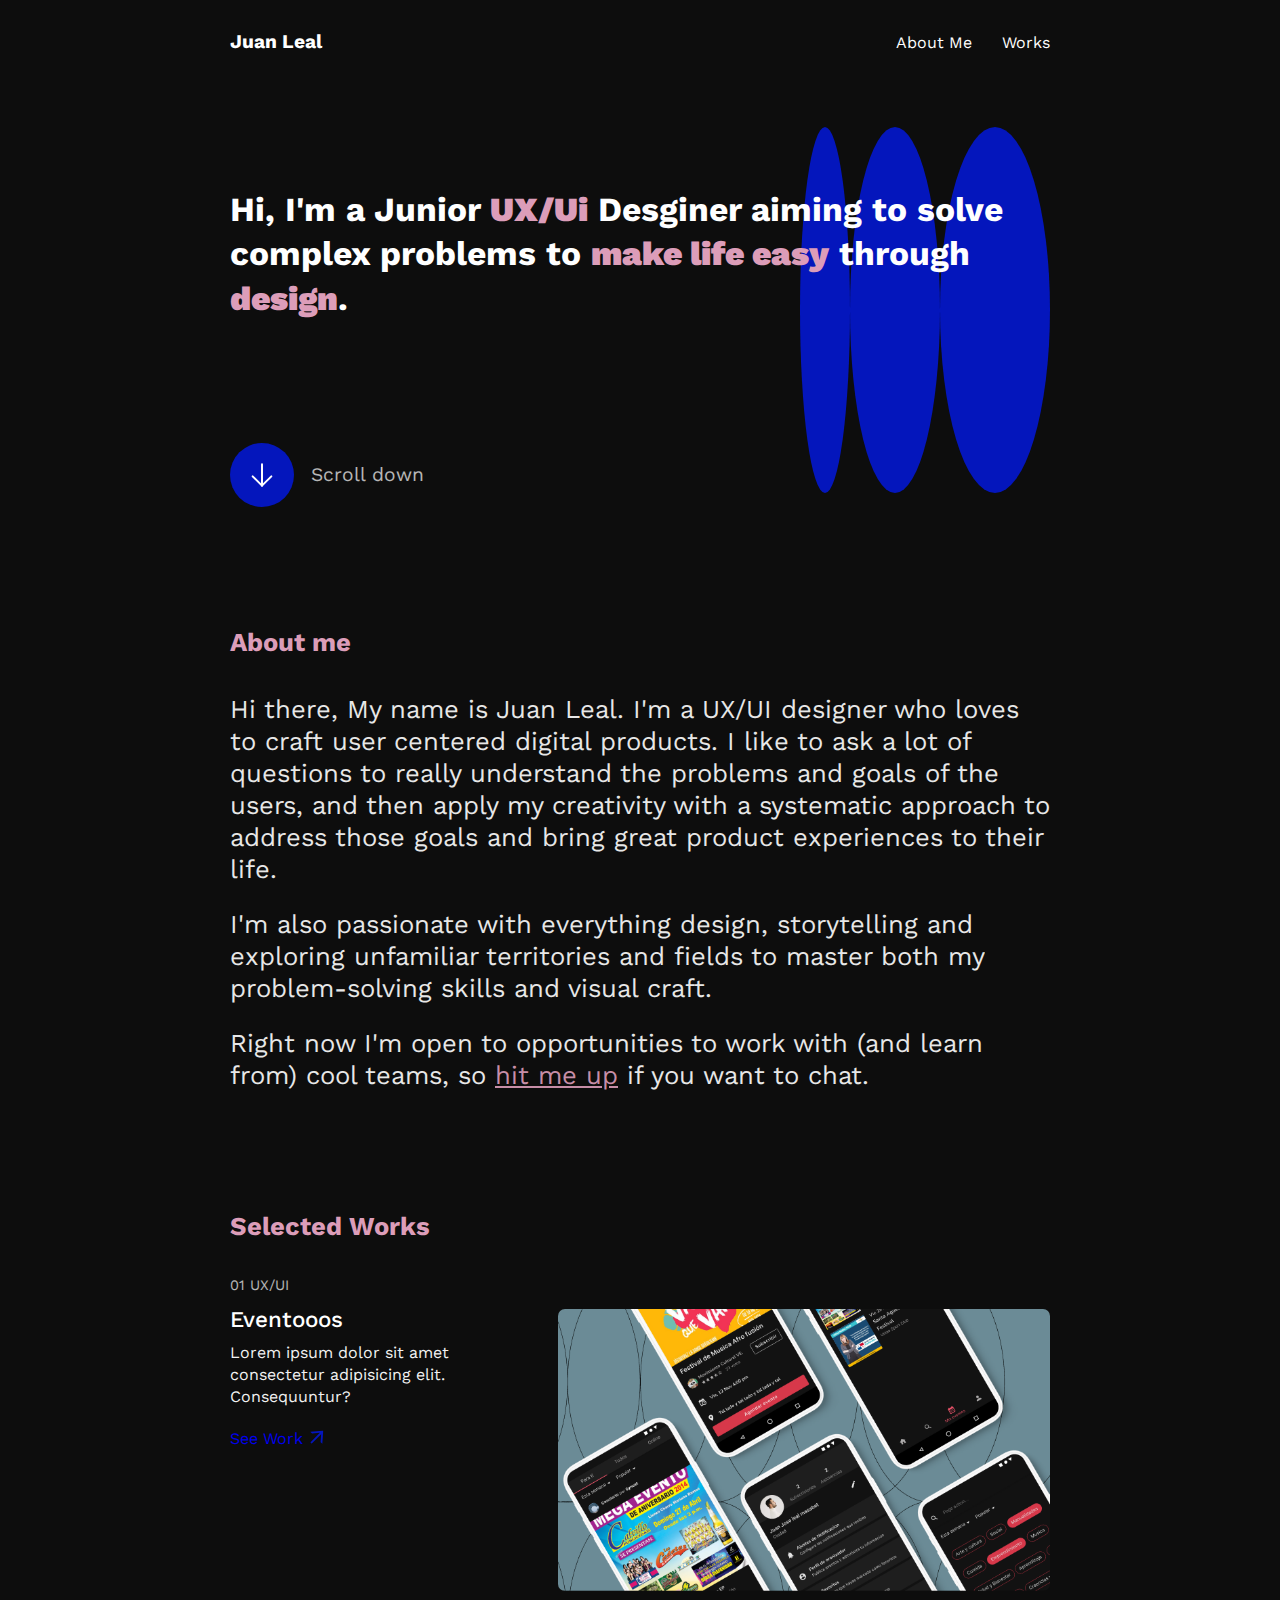
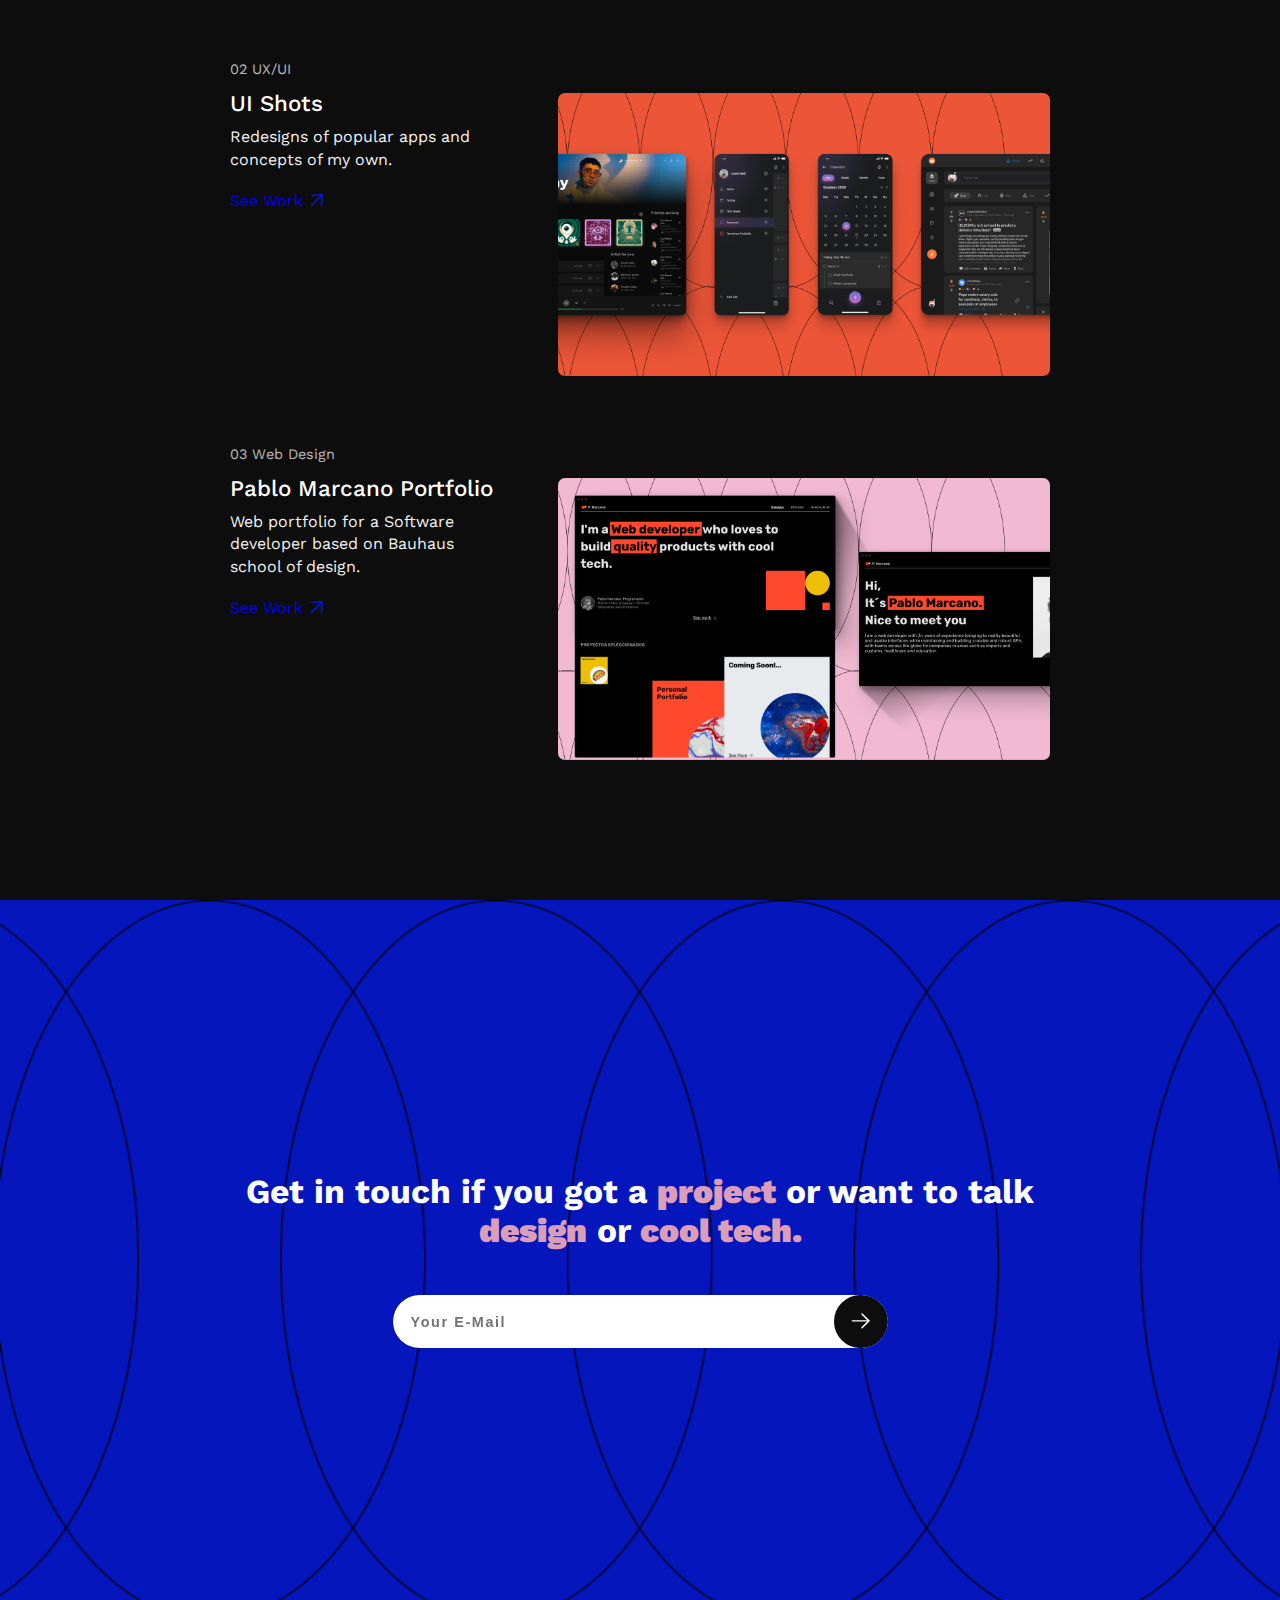
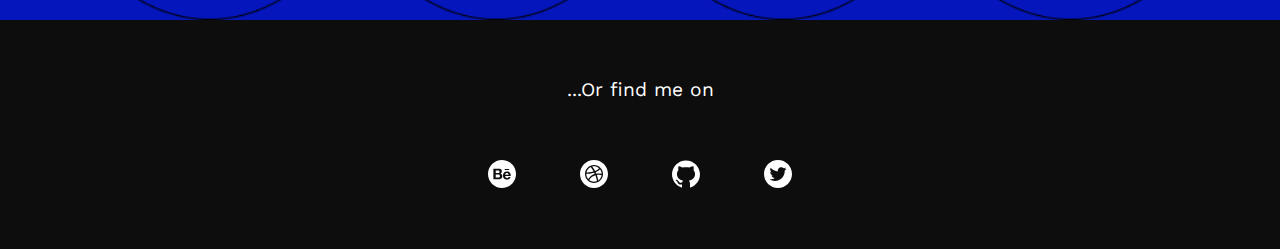
==== commit 7f2ee9cc: "fix links to project" ====
--- a/index.html
+++ b/index.html
@@ -71,9 +71,9 @@
 			<div class="work-card">
 				<p class="title-pre">02 UX/UI</p>
 				<div class="content">
-					<p class="title">Eventooos</p>
+					<p class="title">UI Shots</p>
 					<p class="desc">Redesigns of popular apps and concepts of my own.</p>
-						<a href="#" class="project-link">
+						<a href="proyecto__ui-designs.html" class="project-link">
 							<span>See Work</span> 
 							<svg class="link-icon" viewBox="0 0 24 24" fill="none" xmlns="http://www.w3.org/2000/svg">
 								<path d="M5.42569 6.97385L6.76809 8.31625C6.84433 8.39248 6.95039 8.43225 7.05977 8.42563L14.8689 7.87209L5.53673 17.2042C5.46381 17.2772 5.46381 17.3965 5.53673 17.4694L6.5311 18.4638C6.60402 18.5367 6.72335 18.5367 6.79627 18.4638L16.1284 9.13163L15.5749 16.9407C15.5666 17.0485 15.6064 17.1545 15.6843 17.2324L17.0267 18.5748C17.1394 18.6875 17.3349 18.6146 17.3449 18.4555L18.1834 6.61587C18.1911 6.50879 18.1756 6.40132 18.1381 6.30074C18.1006 6.20016 18.0419 6.10881 17.966 6.0329C17.89 5.95699 17.7987 5.89829 17.6981 5.86076C17.5975 5.82324 17.4901 5.80777 17.383 5.81541L5.54502 6.65565C5.38426 6.66725 5.313 6.86115 5.42569 6.97385Z" fill="#0416BC"/>
--- a/css/main.css
+++ b/css/main.css
@@ -405,7 +405,7 @@
 }
 
 .hero__project .scroll-down {
-  padding-top: 1em;
+  padding-top: -1em;
 }
 
 .hero-container__proyect {
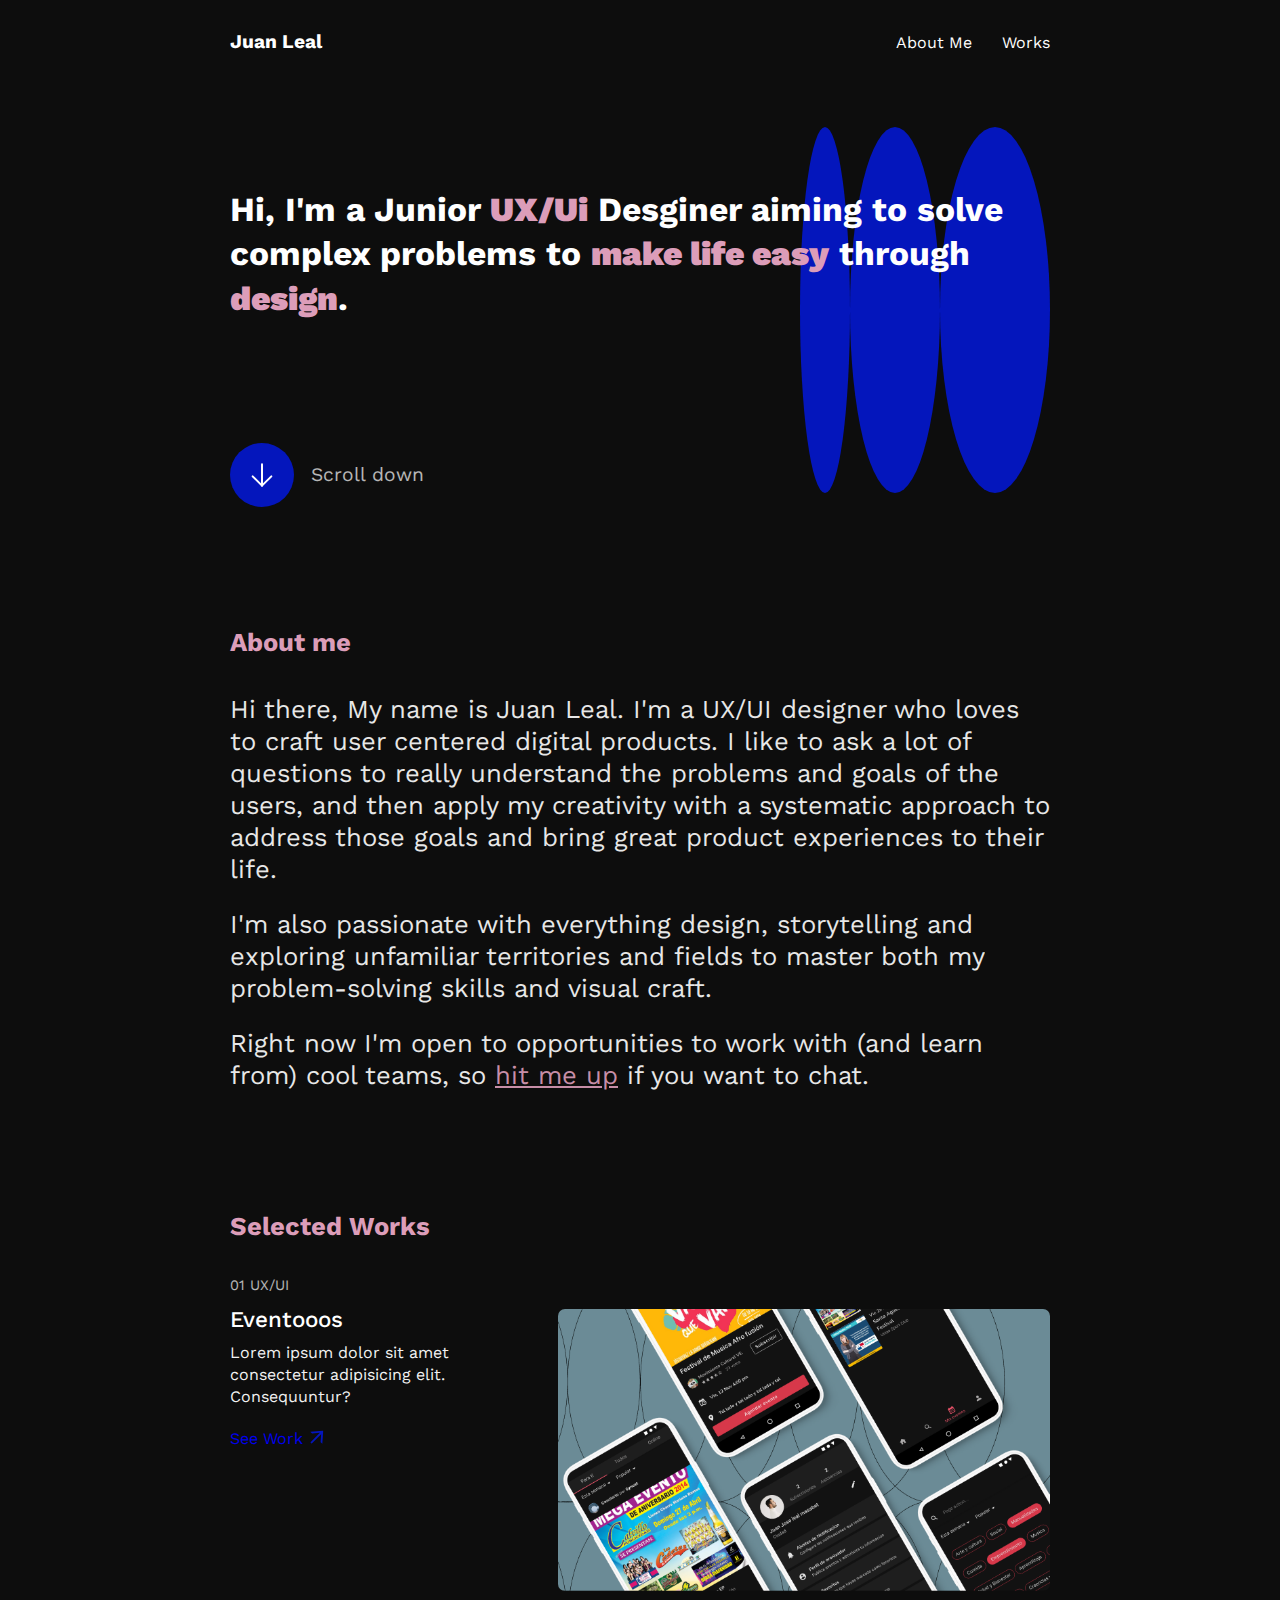
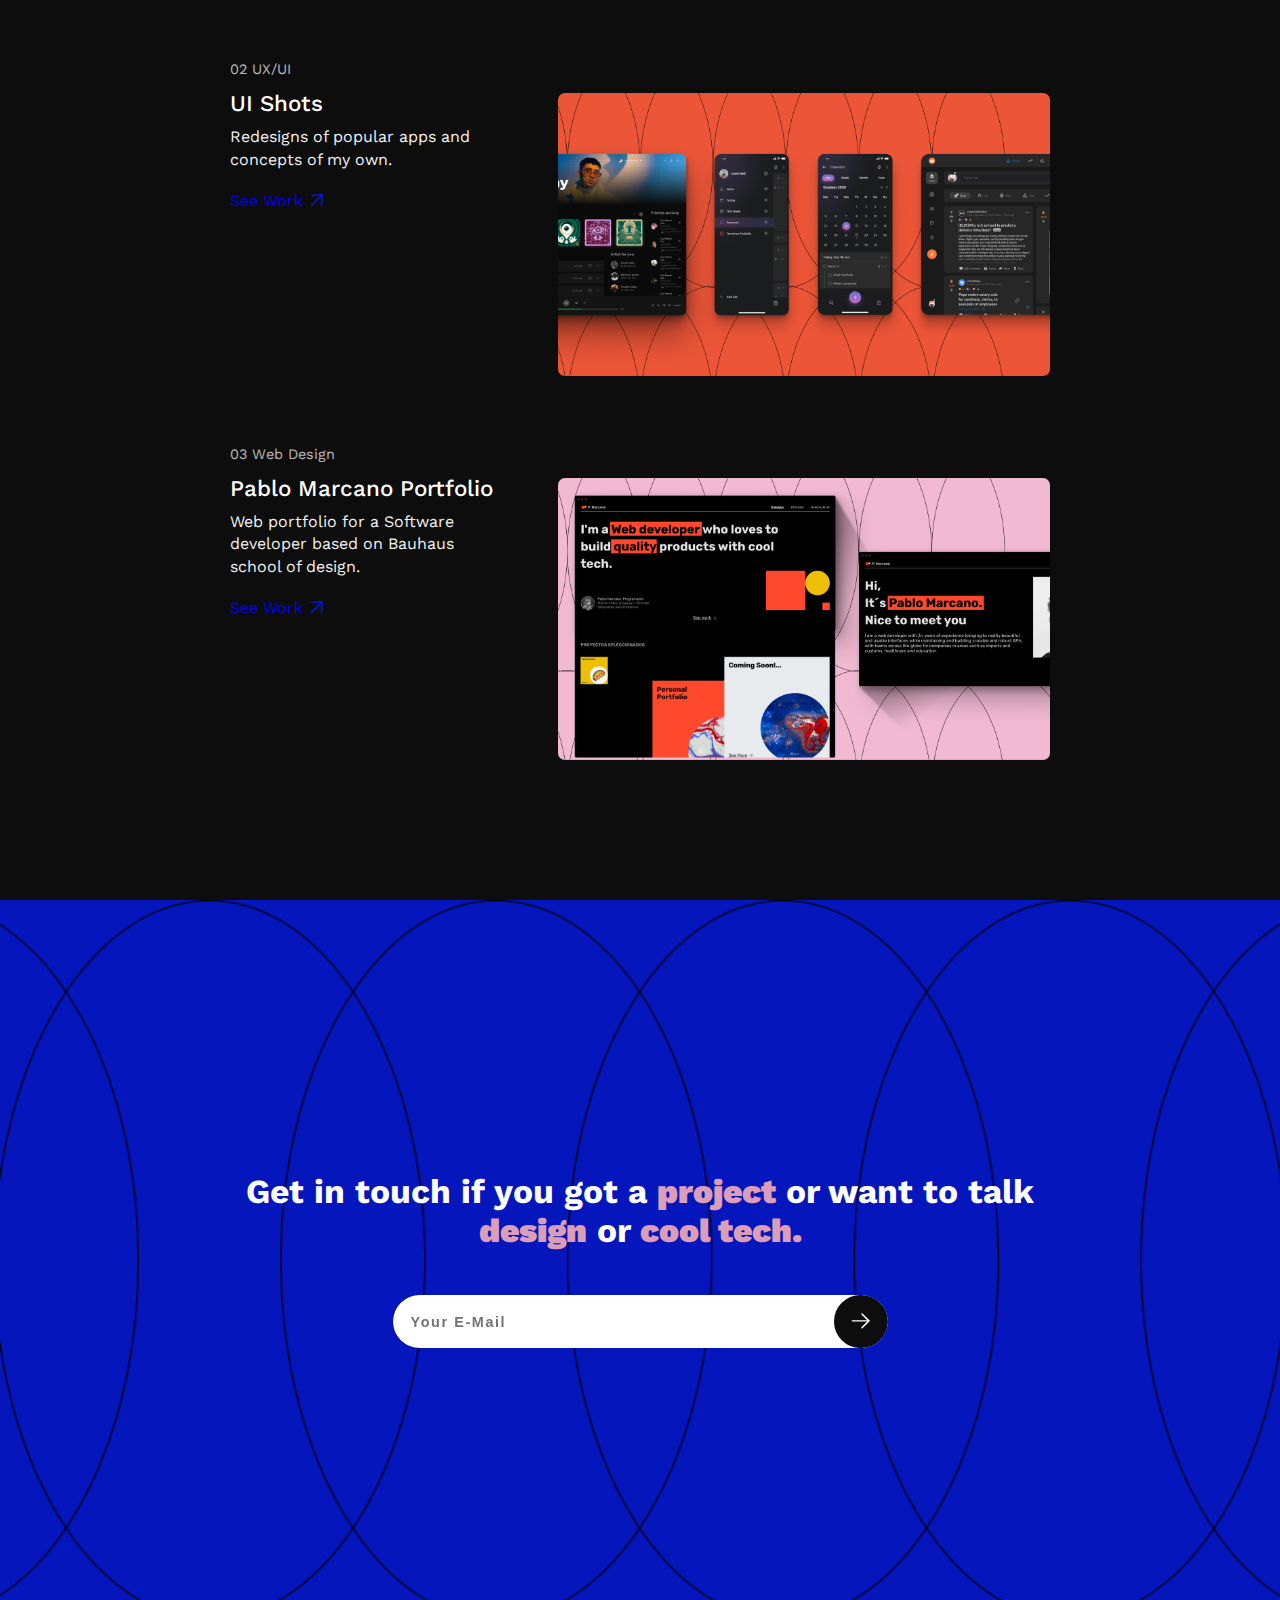
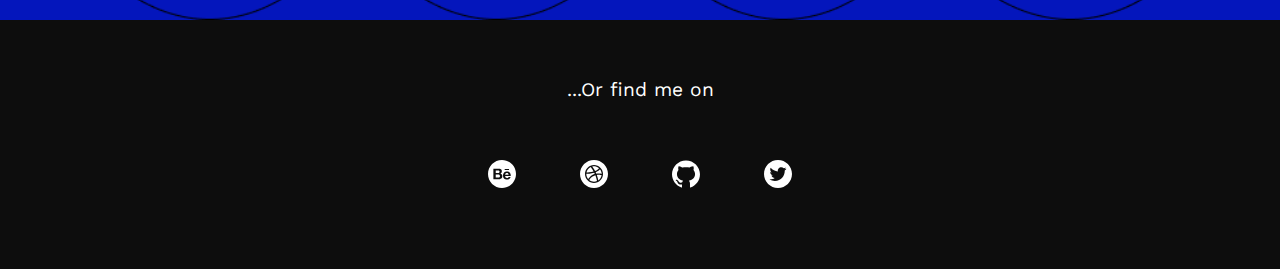
==== commit e5cb71b0: "fiz link and upload html and img" ====
--- a/index.html
+++ b/index.html
@@ -87,7 +87,7 @@
 				<div class="content">
 					<p class="title">Pablo Marcano Portfolio</p>
 					<p class="desc">Web portfolio for a Software developer based on Bauhaus school of design.</p>
-						<a href="#" class="project-link">
+						<a href="proyecto__pablo-portfolio.html" class="project-link">
 							<span>See Work</span> 
 							<svg class="link-icon" viewBox="0 0 24 24" fill="none" xmlns="http://www.w3.org/2000/svg">
 								<path d="M5.42569 6.97385L6.76809 8.31625C6.84433 8.39248 6.95039 8.43225 7.05977 8.42563L14.8689 7.87209L5.53673 17.2042C5.46381 17.2772 5.46381 17.3965 5.53673 17.4694L6.5311 18.4638C6.60402 18.5367 6.72335 18.5367 6.79627 18.4638L16.1284 9.13163L15.5749 16.9407C15.5666 17.0485 15.6064 17.1545 15.6843 17.2324L17.0267 18.5748C17.1394 18.6875 17.3349 18.6146 17.3449 18.4555L18.1834 6.61587C18.1911 6.50879 18.1756 6.40132 18.1381 6.30074C18.1006 6.20016 18.0419 6.10881 17.966 6.0329C17.89 5.95699 17.7987 5.89829 17.6981 5.86076C17.5975 5.82324 17.4901 5.80777 17.383 5.81541L5.54502 6.65565C5.38426 6.66725 5.313 6.86115 5.42569 6.97385Z" fill="#0416BC"/>
--- a/css/main.css
+++ b/css/main.css
@@ -79,6 +79,7 @@
 
 .wrapper {
   padding: 0 2.1em 0;
+  display: block;
 }
 
 .hero-image__container {
@@ -400,46 +401,47 @@
   margin: 3em 0 .2em;
 }
 
-.hero__project {
-  min-height: 90vh;
-}
-
 .hero__project .scroll-down {
-  padding-top: -1em;
+  margin: 4em 0 2em;
 }
 
 .hero-container__proyect {
   display: -ms-grid;
   display: grid;
-  -ms-grid-columns: 1fr 1.5fr;
-      grid-template-columns: 1fr 1.5fr;
-  -ms-grid-rows: 1fr 1fr;
-      grid-template-rows: 1fr 1fr;
-  gap: 1em;
-      grid-template-areas: 'heading hero-img'- 'heading-sub hero-img';
-  padding: 6.4em 0 0;
+  -ms-grid-columns: 1fr 1fr;
+      grid-template-columns: 1fr 1fr;
+  -ms-grid-rows: min-content auto;
+      grid-template-rows: -webkit-min-content auto;
+      grid-template-rows: min-content auto;
+  gap: 1.4em;
+      grid-template-areas: 'heading-sub heading-sub'+ 'heading heading'+ 'hero-img hero-img';
+  padding: 1em 0 0;
 }
 
 .hero-container__proyect .hero-img__project {
-  -ms-grid-row: 1;
-  -ms-grid-row-span: 2;
-  -ms-grid-column: 2;
+  -ms-grid-row: 3;
+  -ms-grid-column: 1;
+  -ms-grid-column-span: 2;
   grid-area: hero-img;
   max-width: 100%;
   border-radius: 4px;
+  margin-top: .6em;
 }
 
 .hero-container__proyect .project__h1 {
-  -ms-grid-row: 1;
-  -ms-grid-column: 1;
+  -ms-grid-row: 2;
+  -ms-grid-column: 1;
+  -ms-grid-column-span: 2;
   grid-area: heading;
   margin: 0;
 }
 
 .hero-container__proyect .hero_pre-tile {
-  -ms-grid-row: 2;
-  -ms-grid-column: 1;
+  -ms-grid-row: 1;
+  -ms-grid-column: 1;
+  -ms-grid-column-span: 2;
   grid-area: heading-sub;
   margin: 0;
   font-size: 1.6em;
@@ -453,7 +455,7 @@
 }
 
 .title__description {
-  margin: 1em 0 3em;
+  margin: 1em 0 2em;
 }
 
 .info-grid {
@@ -461,11 +463,13 @@
   display: grid;
   -ms-grid-columns: .5fr 1fr;
       grid-template-columns: .5fr 1fr;
-  -ms-grid-rows: 1fr 1fr;
-      grid-template-rows: 1fr 1fr;
-  gap: 4em;
-      grid-template-areas: 'overview desc-overview'- 'background desc-background';
+  -ms-grid-rows: .08fr 1fr .08fr .8fr;
+      grid-template-rows: .08fr 1fr .08fr .8fr;
+  gap: 2em;
+      grid-template-areas: 'overview overview'+ 'desc-overview desc-overview'+ 'background background'+ 'desc-background desc-background';
 }
 
 .info-grid .more-info__subtitl {
@@ -476,17 +480,20 @@
 .info-grid .subtitle__overview {
   -ms-grid-row: 1;
   -ms-grid-column: 1;
+  -ms-grid-column-span: 2;
   grid-area: overview;
 }
 
 .info-grid .overview__grid {
-  -ms-grid-row: 1;
-  -ms-grid-column: 2;
+  -ms-grid-row: 2;
+  -ms-grid-column: 1;
+  -ms-grid-column-span: 2;
   grid-area: desc-overview;
   display: -ms-grid;
   display: grid;
-  -ms-grid-columns: .8fr 1fr;
-      grid-template-columns: .8fr 1fr;
+  -ms-grid-columns: 1fr 1fr;
+      grid-template-columns: 1fr 1fr;
+  margin-bottom: 1.6em;
       grid-template-areas: 'desc desc'  'roles tools'  'time time';
@@ -498,13 +505,15 @@
   -ms-grid-column-span: 2;
   grid-area: desc;
   font-size: 1rem;
-  font-weight: bold;
+  line-height: 1.4rem;
+  opacity: 80%;
   margin: .2em 0 1em;
 }
 
 .info-grid .overview__grid .more-info__item {
   font-size: .9rem;
   opacity: 80%;
+  margin: 0;
 }
 
 .info-grid .overview__grid .more-info__div--roles {
@@ -545,93 +554,99 @@
 }
 
 .info-grid .subtitle__background {
-  -ms-grid-row: 2;
-  -ms-grid-column: 1;
+  -ms-grid-row: 3;
+  -ms-grid-column: 1;
+  -ms-grid-column-span: 2;
   grid-area: background;
 }
 
 .info-grid .project-brief {
-  -ms-grid-row: 2;
-  -ms-grid-column: 2;
+  -ms-grid-row: 4;
+  -ms-grid-column: 1;
+  -ms-grid-column-span: 2;
   grid-area: desc-background;
 }
 
 .info-grid .project-brief .project-info__sub-title {
   font-size: 1rem;
   font-weight: bold;
-  margin: .2em 0 1.6em;
+  margin: .2em 0 1.2em;
 }
 
 .info-grid .project-brief .project-info__desc {
   font-size: .9rem;
+  line-height: 1.2rem;
   opacity: 80%;
 }
 
+.designs > :last-child {
+  margin: 0 0 6em;
+}
+
 .title__designs {
-  margin-bottom: 3em;
-}
-
-.desgin-grid {
-  margin: 0 0 12em;
+  margin-bottom: 2em;
+}
+
+.desgin-flex {
+  margin: 0 0 10em;
   display: -ms-grid;
   display: grid;
-  -ms-grid-columns: 1fr 2.3fr;
-      grid-template-columns: 1fr 2.3fr;
-  gap: 1em;
-      grid-template-areas: 'design-pre design-pre'- 'design-title design-img';
-}
-
-.desgin-grid .desing__subtitle {
+  -ms-grid-columns: 1fr 1fr;
+      grid-template-columns: 1fr 1fr;
+  gap: 2em;
+      grid-template-areas: 'design-desc design-desc'+ 'design-img design-img';
+}
+
+.desgin-flex .design-desc {
   -ms-grid-row: 1;
-  -ms-grid-column: 2;
-  grid-area: design-pre;
-  font-size: 10rem;
+  -ms-grid-column: 1;
+  -ms-grid-column-span: 2;
+  grid-area: design-desc;
+  z-index: -1;
+}
+
+.desgin-flex .desing__subtitle {
+  font-size: 12rem;
+  line-height: 4rem;
   font-weight: bold;
   opacity: 15%;
-  margin: 0 0 -.6em;
-}
-
-.desgin-grid .design__title {
+  margin: 0 0 -.3em;
+}
+
+.desgin-flex .design__image {
   -ms-grid-row: 2;
-  -ms-grid-column: 2;
-  grid-area: design-title;
+  -ms-grid-column: 1;
+  -ms-grid-column-span: 2;
+  grid-area: design-img;
+  border-radius: 8px;
+  max-width: 100%;
+}
+
+.reverse .desing__subtitle {
+  text-align: end;
+}
+
+.design__title {
   font-size: 1.6rem;
   font-weight: bold;
   margin: 0;
 }
 
-.desgin-grid .design__image {
-  -ms-grid-row: 2;
-  -ms-grid-column: 1;
-  grid-area: design-img;
-  border-radius: 7px;
-  max-width: 100%;
-}
-
-.reverse {
-  -ms-grid-columns: 2.3fr 1fr;
-      grid-template-columns: 2.3fr 1fr;
-      grid-template-areas: '. design-pre'- 'design-img design-title';
-}
-
-.reverse .desing__subtitle {
-  text-align: end;
-}
-
-.reverse .design__title {
-  text-align: end;
-}
-
 .thanks {
-  min-height: 30vh;
+  min-height: 20vh;
   padding-top: 2em;
+  text-align: center;
+}
+
+.thanks .title__thanks {
+  font-size: 1.2rem;
 }
 
 .thanks .tanks__desc {
   font-size: 1rem;
   line-height: 1.4em;
+  text-align: center;
 }
 
 .thanks .tanks__desc span {
@@ -643,6 +658,106 @@
   min-height: 15vh;
   text-align: center;
   margin-top: 4em;
+}
+
+.design-grid__p-p {
+  display: -ms-grid;
+  display: grid;
+  -ms-grid-rows: min-content auto;
+      grid-template-rows: -webkit-min-content auto;
+      grid-template-rows: min-content auto;
+  -ms-grid-columns: 1fr;
+      grid-template-columns: 1fr;
+  gap: 2em;
+  padding-top: 1em;
+      grid-template-areas: 'landing'+ 'about-me'+ 'project'+ 'title-mobile'+ 'mobile';
+}
+
+.design-grid__p-p .p-p__landing {
+  -ms-grid-row: 1;
+  -ms-grid-column: 1;
+  grid-area: landing;
+}
+
+.design-grid__p-p .p-p__about-me {
+  -ms-grid-row: 2;
+  -ms-grid-column: 1;
+  grid-area: about-me;
+  margin: auto;
+}
+
+.design-grid__p-p .p-p__project-page {
+  -ms-grid-row: 3;
+  -ms-grid-column: 1;
+  grid-area: project;
+}
+
+.design-grid__p-p .design__title--mobile {
+  -ms-grid-row: 1;
+  -ms-grid-column: 1;
+  -ms-grid-column-span: 2;
+  grid-area: title-mobile;
+  margin-bottom: 0;
+}
+
+.design-grid__p-p .design-grid__mobile {
+  -ms-grid-row: 5;
+  -ms-grid-column: 1;
+  grid-area: mobile;
+  display: -ms-grid;
+  display: grid;
+  -ms-grid-rows: min-content auto;
+      grid-template-rows: -webkit-min-content auto;
+      grid-template-rows: min-content auto;
+  -ms-grid-columns: 1fr 1fr;
+      grid-template-columns: 1fr 1fr;
+  gap: .6em 2em;
+  -webkit-box-pack: justify;
+      -ms-flex-pack: justify;
+          justify-content: space-between;
+      grid-template-areas: 'title-mobile title-mobile'+ 'landing__mobile about-me__mobile'+ 'project__mobile about-me__mobile';
+}
+
+.design-grid__p-p .design-grid__mobile .p-p__landing--mobile {
+  -ms-grid-row: 2;
+  -ms-grid-column: 1;
+  grid-area: landing__mobile;
+  padding-bottom: 4em;
+}
+
+.design-grid__p-p .design-grid__mobile .p-p__about-me--mobile {
+  -ms-grid-row: 2;
+  -ms-grid-row-span: 2;
+  -ms-grid-column: 2;
+  grid-area: about-me__mobile;
+  margin: auto;
+}
+
+.design-grid__p-p .design-grid__mobile .p-p__project-page--mobile {
+  -ms-grid-row: 3;
+  -ms-grid-column: 1;
+  grid-area: project__mobile;
+}
+
+.design-grid__p-p .design-card__p-p .design__sub-title {
+  font-size: 1.2rem;
+  margin: 1em 0 1.2em;
+  font-weight: bold;
+  opacity: 90%;
+}
+
+.design-grid__p-p .design-card__p-p .p-p__cover {
+  max-width: 100%;
+}
+
+.space {
+  padding: 0 .08em;
 }
 
 @media only screen and (min-width: 390px) {
@@ -657,12 +772,19 @@
   .scroll-down {
     margin-top: 4em;
   }
-  section.about-me {
-    margin-top: 0em;
-  }
-}
-
-@media only screen and (min-width: 680px) {
+  .hero__project .scroll-down {
+    padding: 0 0 1em;
+  }
+  .hero-container__proyect {
+    padding: 2em 0 0;
+    gap: 1.6em;
+  }
+  .thanks .title__thanks {
+    font-size: 1.4rem;
+  }
+}
+
+@media only screen and (min-width: 590px) {
   .landing__h1 {
     font-size: 2.8rem;
     margin-top: 0.8em;
@@ -753,6 +875,218 @@
     grid-area: project-img;
     border-radius: 7px;
     background-size: cover;
+  }
+  .hero__project .scroll-down {
+    margin-top: 2em;
+  }
+  .hero-container__proyect {
+    display: -ms-grid;
+    display: grid;
+    -ms-grid-columns: .5fr 2fr;
+        grid-template-columns: .5fr 2fr;
+    -ms-grid-rows: min-content auto;
+        grid-template-rows: -webkit-min-content auto;
+        grid-template-rows: min-content auto;
+    gap: 1em;
+        grid-template-areas: 'heading hero-img'+ 'heading-sub hero-img';
+    padding: 6em 0 0;
+  }
+  .hero-container__proyect .hero-img__project {
+    -ms-grid-row: 1;
+    -ms-grid-row-span: 2;
+    -ms-grid-column: 2;
+    grid-area: hero-img;
+    margin: 0;
+  }
+  .hero-container__proyect .project__h1 {
+    -ms-grid-row: 1;
+    -ms-grid-column: 1;
+    grid-area: heading;
+    margin-right: 1em;
+  }
+  .hero-container__proyect .hero_pre-tile {
+    -ms-grid-row: 2;
+    -ms-grid-column: 1;
+    grid-area: heading-sub;
+  }
+  .info-grid {
+    -ms-grid-columns: .5fr 1fr;
+        grid-template-columns: .5fr 1fr;
+    -ms-grid-rows: 1fr 1fr;
+        grid-template-rows: 1fr 1fr;
+    gap: 4em;
+        grid-template-areas: 'overview desc-overview'+ 'background desc-background';
+  }
+  .info-grid .subtitle__overview {
+    -ms-grid-row: 1;
+    -ms-grid-column: 1;
+    grid-area: overview;
+  }
+  .info-grid .overview__grid {
+    -ms-grid-row: 1;
+    -ms-grid-column: 2;
+    grid-area: desc-overview;
+    -ms-grid-columns: .8fr 1fr;
+        grid-template-columns: .8fr 1fr;
+        grid-template-areas: 'desc desc'+ 'roles tools'+ 'time time';
+  }
+  .info-grid .overview__grid .poblem-desc {
+    -ms-grid-row: 1;
+    -ms-grid-column: 1;
+    -ms-grid-column-span: 2;
+    grid-area: desc;
+    margin: .2em 0 1em;
+  }
+  .info-grid .overview__grid .more-info__div--roles {
+    -ms-grid-row: 2;
+    -ms-grid-column: 1;
+    grid-area: roles;
+  }
+  .info-grid .overview__grid .more-info__div--tools {
+    -ms-grid-row: 2;
+    -ms-grid-column: 2;
+    grid-area: tools;
+  }
+  .info-grid .overview__grid .more-info__div--time {
+    -ms-grid-row: 3;
+    -ms-grid-column: 1;
+    -ms-grid-column-span: 2;
+    grid-area: time;
+  }
+  .info-grid .subtitle__background {
+    -ms-grid-row: 2;
+    -ms-grid-column: 1;
+    grid-area: background;
+  }
+  .info-grid .project-brief {
+    -ms-grid-row: 2;
+    -ms-grid-column: 2;
+    grid-area: desc-background;
+  }
+  .info-grid .project-brief .project-info__sub-title {
+    margin: .2em 0 1.6em;
+  }
+  .title__description {
+    margin: 1em 0 3em;
+  }
+  .title__designs {
+    margin-bottom: 3em;
+  }
+  .designs > :last-child {
+    margin: 0 0 8em;
+  }
+  .desgin-flex {
+    margin: 0 0 14em;
+    -ms-grid-columns: 1fr 2.3fr;
+        grid-template-columns: 1fr 2.3fr;
+        grid-template-areas: 'design-desc design-img';
+  }
+  .desgin-flex .design-desc {
+    -ms-grid-row: 1;
+    -ms-grid-column: 2;
+    grid-area: design-desc;
+  }
+  .desgin-flex .desing__subtitle {
+    font-size: 8rem;
+    line-height: 5rem;
+    margin: 0 0 -.5em;
+  }
+  .desgin-flex .design__image {
+    -ms-grid-row: 1;
+    -ms-grid-column: 1;
+    grid-area: design-img;
+  }
+  .reverse {
+    -ms-grid-columns: 2.3fr 1fr;
+        grid-template-columns: 2.3fr 1fr;
+        grid-template-areas: 'design-img design-desc';
+  }
+  .reverse .design__title {
+    text-align: end;
+  }
+  .thanks .title__thanks {
+    font-size: 1.6rem;
+  }
+  .design-grid__p-p {
+    display: -ms-grid;
+    display: grid;
+    -ms-grid-rows: min-content auto;
+        grid-template-rows: -webkit-min-content auto;
+        grid-template-rows: min-content auto;
+    -ms-grid-columns: 1fr 1fr;
+        grid-template-columns: 1fr 1fr;
+    gap: 6em 4em;
+    padding-top: 2.4em;
+        grid-template-areas: 'landing about-me'+ 'project about-me'+ 'title-mobile title-mobile'+ 'mobile mobile';
+  }
+  .design-grid__p-p .p-p__landing {
+    -ms-grid-row: 1;
+    -ms-grid-column: 1;
+    grid-area: landing;
+    margin-bottom: 6em;
+  }
+  .design-grid__p-p .p-p__about-me {
+    -ms-grid-row: 1;
+    -ms-grid-row-span: 2;
+    -ms-grid-column: 2;
+    grid-area: about-me;
+    margin: auto;
+  }
+  .design-grid__p-p .p-p__project-page {
+    -ms-grid-row: 2;
+    -ms-grid-column: 1;
+    grid-area: project;
+  }
+  .design-grid__p-p .design__title--mobile {
+    -ms-grid-row: 1;
+    -ms-grid-column: 1;
+    -ms-grid-column-span: 3;
+    grid-area: title-mobile;
+  }
+  .design-grid__p-p .design-grid__mobile {
+    -ms-grid-row: 4;
+    -ms-grid-column: 1;
+    -ms-grid-column-span: 2;
+    grid-area: mobile;
+    display: -ms-grid;
+    display: grid;
+    gap: 2.4em 0;
+    -webkit-box-pack: justify;
+        -ms-flex-pack: justify;
+            justify-content: space-between;
+        grid-template-areas: 'title-mobile title-mobile title-mobile'+ 'landing__mobile about-me__mobile project__mobile';
+  }
+  .design-grid__p-p .design-grid__mobile .p-p__landing--mobile {
+    -ms-grid-row: 2;
+    -ms-grid-column: 1;
+    grid-area: landing__mobile;
+  }
+  .design-grid__p-p .design-grid__mobile .p-p__landing--about-me {
+    -ms-grid-row: 2;
+    -ms-grid-column: 2;
+    grid-area: about-me__mobile;
+  }
+  .design-grid__p-p .design-grid__mobile .p-p__landing--project-page {
+    -ms-grid-row: 2;
+    -ms-grid-column: 3;
+    grid-area: project__mobile;
+  }
+  .design-grid__p-p .design-card__p-p .design__sub-title {
+    font-size: 1.2rem;
+    margin-bottom: 1.2em;
+    font-weight: bold;
+    opacity: 90%;
+  }
+  .design-grid__p-p .design-card__p-p .p-p__cover {
+    max-width: 100%;
   }
 }
 
@@ -963,5 +1297,39 @@
     width: 820px;
     margin: 0 auto;
   }
+  .hero-container__proyect {
+    -ms-grid-columns: 1fr 1.5fr;
+        grid-template-columns: 1fr 1.5fr;
+    margin-top: 4em;
+  }
+  .desgin-flex .desing__subtitle {
+    font-size: 10rem;
+    line-height: 7rem;
+    margin: 0 0 -.5em;
+  }
+  .desgin-flex .design__title {
+    font-size: 1.6rem;
+  }
+  .hero__project .scroll-down {
+    padding-top: 2em;
+  }
+  .thanks {
+    min-height: 25vh;
+    padding-top: 2em;
+  }
+  .thanks .tanks__desc {
+    font-size: 1rem;
+    line-height: 1.4em;
+  }
+  .thanks .tanks__desc span {
+    color: #DC9DB9;
+    text-decoration: underline;
+  }
+  footer {
+    min-height: 10vh;
+    text-align: center;
+    margin-top: 1em;
+    margin-bottom: 2em;
+  }
 }
 /*# sourceMappingURL=main.css.map */